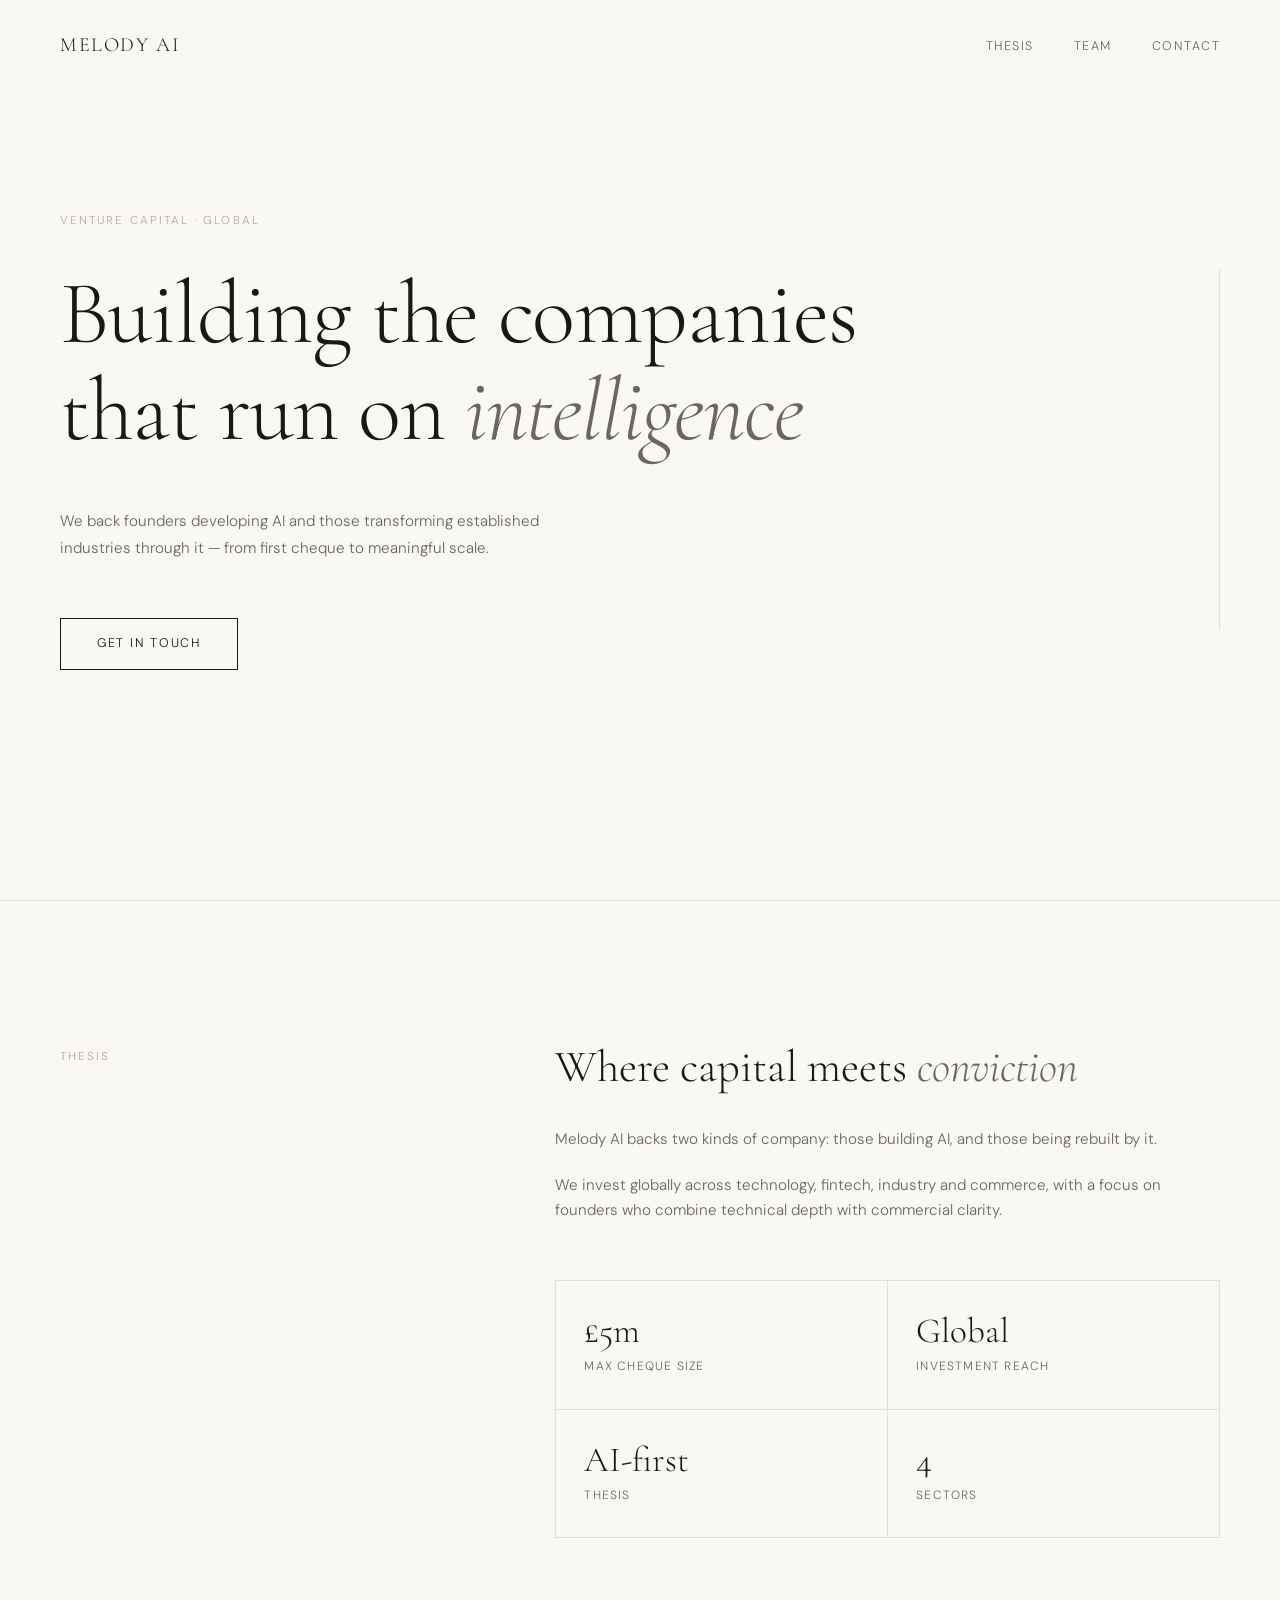
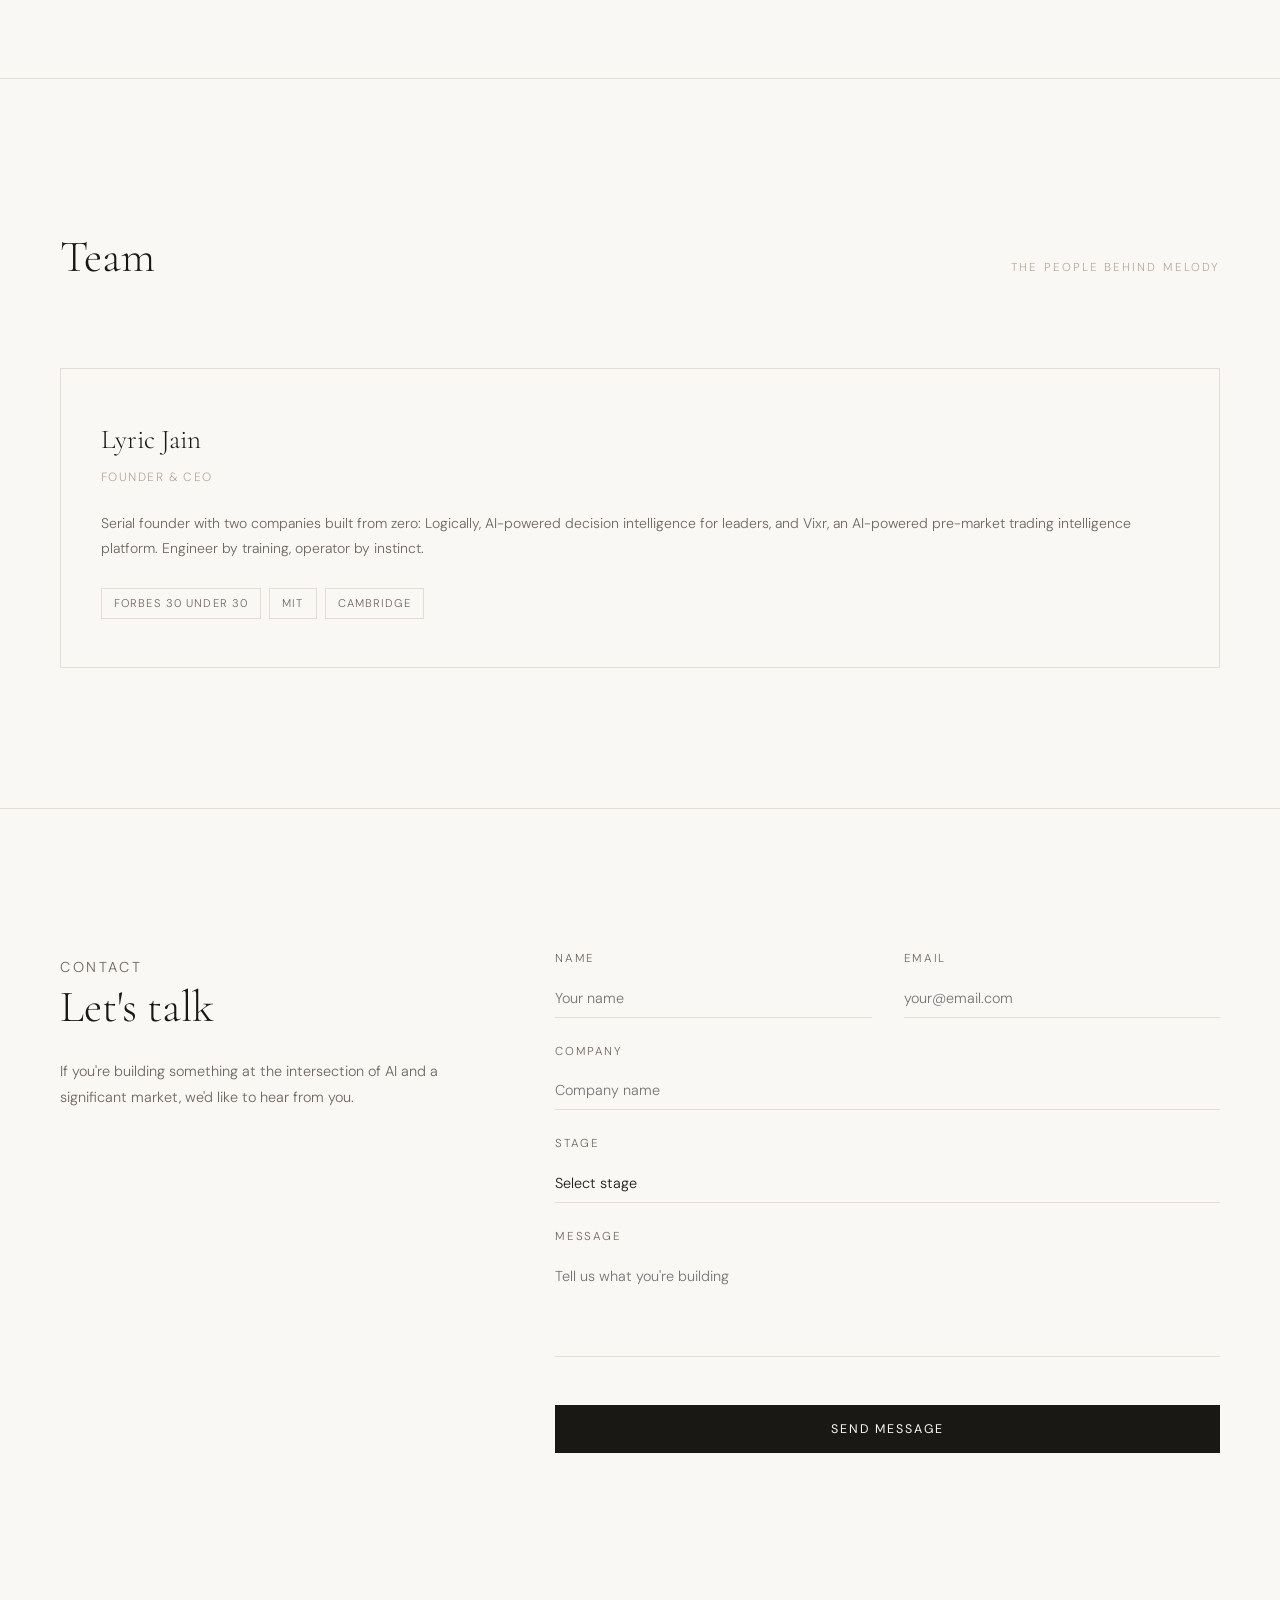
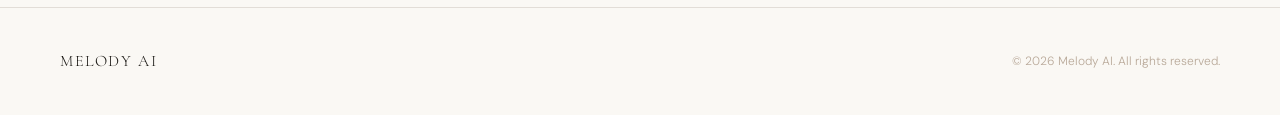
==== index.html @ 99f5d414 "Rename index (1).html to index.html" ====
<!DOCTYPE html>
<html lang="en">
<head>
  <meta charset="UTF-8" />
  <meta name="viewport" content="width=device-width, initial-scale=1.0" />
  <title>Melody AI</title>
  <link rel="preconnect" href="https://fonts.googleapis.com" />
  <link rel="preconnect" href="https://fonts.gstatic.com" crossorigin />
  <link href="https://fonts.googleapis.com/css2?family=Cormorant+Garamond:ital,wght@0,300;0,400;1,300;1,400&family=DM+Sans:wght@300;400;500&display=swap" rel="stylesheet" />
  <style>
    *, *::before, *::after { box-sizing: border-box; margin: 0; padding: 0; }

    :root {
      --cream: #FAF8F4;
      --ink: #1A1814;
      --mid: #6B6760;
      --accent: #B8A898;
      --rule: #E2DDD7;
    }

    html { scroll-behavior: smooth; }

    body {
      background: var(--cream);
      color: var(--ink);
      font-family: 'DM Sans', sans-serif;
      font-weight: 300;
      font-size: 16px;
      line-height: 1.7;
      overflow-x: hidden;
    }

    /* NAV */
    nav {
      position: fixed;
      top: 0; left: 0; right: 0;
      z-index: 100;
      display: flex;
      justify-content: space-between;
      align-items: center;
      padding: 28px 60px;
      background: var(--cream);
      border-bottom: 1px solid transparent;
      transition: border-color 0.3s;
    }
    nav.scrolled { border-color: var(--rule); }

    .nav-logo {
      font-family: 'Cormorant Garamond', serif;
      font-weight: 300;
      font-size: 1.25rem;
      letter-spacing: 0.08em;
      text-transform: uppercase;
      color: var(--ink);
      text-decoration: none;
    }

    .nav-links {
      display: flex;
      gap: 40px;
      list-style: none;
    }
    .nav-links a {
      font-size: 0.78rem;
      letter-spacing: 0.12em;
      text-transform: uppercase;
      color: var(--mid);
      text-decoration: none;
      transition: color 0.2s;
    }
    .nav-links a:hover { color: var(--ink); }

    /* SECTIONS */
    section { padding: 140px 60px; }

    /* HERO */
    #hero {
      min-height: 100vh;
      display: flex;
      flex-direction: column;
      justify-content: center;
      padding-top: 120px;
      position: relative;
      overflow: hidden;
    }

    .hero-label {
      font-size: 0.72rem;
      letter-spacing: 0.18em;
      text-transform: uppercase;
      color: var(--accent);
      margin-bottom: 36px;
      opacity: 0;
      animation: fadeUp 0.8s 0.2s forwards;
    }

    .hero-headline {
      font-family: 'Cormorant Garamond', serif;
      font-weight: 300;
      font-size: clamp(3rem, 7vw, 6.5rem);
      line-height: 1.08;
      letter-spacing: -0.01em;
      max-width: 820px;
      opacity: 0;
      animation: fadeUp 0.9s 0.4s forwards;
    }

    .hero-headline em {
      font-style: italic;
      color: var(--mid);
    }

    .hero-sub {
      margin-top: 48px;
      font-size: 0.95rem;
      color: var(--mid);
      max-width: 480px;
      line-height: 1.8;
      opacity: 0;
      animation: fadeUp 0.9s 0.6s forwards;
    }

    .hero-cta {
      margin-top: 56px;
      opacity: 0;
      animation: fadeUp 0.9s 0.8s forwards;
    }

    .btn {
      display: inline-block;
      padding: 14px 36px;
      border: 1px solid var(--ink);
      font-size: 0.78rem;
      letter-spacing: 0.14em;
      text-transform: uppercase;
      color: var(--ink);
      text-decoration: none;
      transition: background 0.25s, color 0.25s;
    }
    .btn:hover { background: var(--ink); color: var(--cream); }

    .hero-rule {
      position: absolute;
      right: 60px;
      top: 50%;
      transform: translateY(-50%);
      width: 1px;
      height: 40vh;
      background: var(--rule);
      opacity: 0;
      animation: fadeIn 1.2s 1s forwards;
    }

    /* DIVIDER */
    .section-divider {
      width: 40px;
      height: 1px;
      background: var(--accent);
      margin-bottom: 48px;
    }

    /* ABOUT */
    #about {
      display: grid;
      grid-template-columns: 1fr 1.6fr;
      gap: 80px;
      align-items: start;
      border-top: 1px solid var(--rule);
    }

    .section-label {
      font-size: 0.72rem;
      letter-spacing: 0.18em;
      text-transform: uppercase;
      color: var(--accent);
      padding-top: 6px;
    }

    .about-body h2 {
      font-family: 'Cormorant Garamond', serif;
      font-weight: 300;
      font-size: clamp(2rem, 3.5vw, 3rem);
      line-height: 1.2;
      margin-bottom: 32px;
    }

    .about-body h2 em { font-style: italic; color: var(--mid); }

    .about-body p {
      color: var(--mid);
      margin-bottom: 20px;
      font-size: 0.95rem;
    }

    .thesis-stats {
      display: grid;
      grid-template-columns: repeat(2, 1fr);
      gap: 1px;
      background: var(--rule);
      margin-top: 56px;
      border: 1px solid var(--rule);
    }

    .stat {
      background: var(--cream);
      padding: 32px 28px;
    }

    .stat-value {
      font-family: 'Cormorant Garamond', serif;
      font-size: 2.2rem;
      font-weight: 300;
      line-height: 1;
      margin-bottom: 8px;
    }

    .stat-label {
      font-size: 0.75rem;
      letter-spacing: 0.1em;
      text-transform: uppercase;
      color: var(--mid);
    }

    /* TEAM */
    #team {
      border-top: 1px solid var(--rule);
    }

    .team-header {
      display: flex;
      justify-content: space-between;
      align-items: baseline;
      margin-bottom: 72px;
    }

    .team-header h2 {
      font-family: 'Cormorant Garamond', serif;
      font-weight: 300;
      font-size: clamp(2rem, 3.5vw, 3rem);
    }

    .team-grid {
      display: grid;
      grid-template-columns: repeat(auto-fit, minmax(280px, 1fr));
      gap: 2px;
      background: var(--rule);
      border: 1px solid var(--rule);
    }

    .team-card {
      background: var(--cream);
      padding: 48px 40px;
      transition: background 0.25s;
    }
    .team-card:hover { background: #F5F1EB; }

    .team-name {
      font-family: 'Cormorant Garamond', serif;
      font-size: 1.7rem;
      font-weight: 300;
      margin-bottom: 4px;
    }

    .team-title {
      font-size: 0.75rem;
      letter-spacing: 0.12em;
      text-transform: uppercase;
      color: var(--accent);
      margin-bottom: 24px;
    }

    .team-bio {
      font-size: 0.875rem;
      color: var(--mid);
      line-height: 1.75;
    }

    .team-tags {
      display: flex;
      flex-wrap: wrap;
      gap: 8px;
      margin-top: 28px;
    }

    .tag {
      font-size: 0.7rem;
      letter-spacing: 0.1em;
      text-transform: uppercase;
      border: 1px solid var(--rule);
      padding: 5px 12px;
      color: var(--mid);
    }

    /* CONTACT */
    #contact {
      border-top: 1px solid var(--rule);
      display: grid;
      grid-template-columns: 1fr 1.6fr;
      gap: 80px;
      align-items: start;
    }

    .contact-left h2 {
      font-family: 'Cormorant Garamond', serif;
      font-weight: 300;
      font-size: clamp(2rem, 3.5vw, 3rem);
      line-height: 1.2;
      margin-bottom: 24px;
    }

    .contact-left p {
      font-size: 0.9rem;
      color: var(--mid);
      line-height: 1.8;
    }

    .form-group {
      margin-bottom: 24px;
    }

    .form-group label {
      display: block;
      font-size: 0.72rem;
      letter-spacing: 0.14em;
      text-transform: uppercase;
      color: var(--mid);
      margin-bottom: 10px;
    }

    .form-group input,
    .form-group textarea,
    .form-group select {
      width: 100%;
      background: transparent;
      border: none;
      border-bottom: 1px solid var(--rule);
      padding: 10px 0;
      font-family: 'DM Sans', sans-serif;
      font-size: 0.9rem;
      font-weight: 300;
      color: var(--ink);
      outline: none;
      transition: border-color 0.2s;
      -webkit-appearance: none;
    }

    .form-group input:focus,
    .form-group textarea:focus,
    .form-group select:focus {
      border-color: var(--ink);
    }

    .form-group textarea { resize: none; height: 100px; }

    .form-row { display: grid; grid-template-columns: 1fr 1fr; gap: 32px; }

    .submit-btn {
      margin-top: 16px;
      width: 100%;
      padding: 16px;
      background: var(--ink);
      color: var(--cream);
      border: none;
      font-family: 'DM Sans', sans-serif;
      font-size: 0.78rem;
      letter-spacing: 0.16em;
      text-transform: uppercase;
      cursor: pointer;
      transition: background 0.25s;
    }
    .submit-btn:hover { background: #2e2b26; }

    .form-note {
      margin-top: 14px;
      font-size: 0.75rem;
      color: var(--accent);
      text-align: center;
    }

    /* FOOTER */
    footer {
      border-top: 1px solid var(--rule);
      padding: 40px 60px;
      display: flex;
      justify-content: space-between;
      align-items: center;
    }

    .footer-logo {
      font-family: 'Cormorant Garamond', serif;
      font-weight: 300;
      font-size: 1rem;
      letter-spacing: 0.1em;
      text-transform: uppercase;
    }

    .footer-copy {
      font-size: 0.75rem;
      color: var(--accent);
    }

    /* ANIMATIONS */
    @keyframes fadeUp {
      from { opacity: 0; transform: translateY(24px); }
      to   { opacity: 1; transform: translateY(0); }
    }
    @keyframes fadeIn {
      from { opacity: 0; }
      to   { opacity: 1; }
    }

    .reveal {
      opacity: 0;
      transform: translateY(20px);
      transition: opacity 0.7s ease, transform 0.7s ease;
    }
    .reveal.visible {
      opacity: 1;
      transform: translateY(0);
    }

    /* RESPONSIVE */
    @media (max-width: 860px) {
      nav { padding: 24px 28px; }
      .nav-links { display: none; }
      section { padding: 100px 28px; }
      #about, #contact { grid-template-columns: 1fr; gap: 48px; }
      .form-row { grid-template-columns: 1fr; gap: 0; }
      .thesis-stats { grid-template-columns: 1fr 1fr; }
      footer { padding: 32px 28px; flex-direction: column; gap: 12px; text-align: center; }
      .hero-rule { display: none; }
    }
  </style>
</head>
<body>

  <nav id="navbar">
    <a href="#hero" class="nav-logo">Melody AI</a>
    <ul class="nav-links">
      <li><a href="#about">Thesis</a></li>
      <li><a href="#team">Team</a></li>
      <li><a href="#contact">Contact</a></li>
    </ul>
  </nav>

  <!-- HERO -->
  <section id="hero">
    <p class="hero-label">Venture Capital · Global</p>
    <h1 class="hero-headline">
      Building the companies<br>
      that run on <em>intelligence</em>
    </h1>
    <p class="hero-sub">
      We back founders developing AI and those transforming established industries through it — from first cheque to meaningful scale.
    </p>
    <div class="hero-cta">
      <a href="#contact" class="btn">Get in touch</a>
    </div>
    <div class="hero-rule"></div>
  </section>

  <!-- ABOUT -->
  <section id="about">
    <div class="section-label reveal">Thesis</div>
    <div class="about-body reveal">
      <h2>Where capital meets <em>conviction</em></h2>
      <p>
        Melody AI backs two kinds of company: those building AI, and those being rebuilt by it.
      </p>
      <p>
        We invest globally across technology, fintech, industry and commerce, with a focus on founders who combine technical depth with commercial clarity.
      </p>
      <div class="thesis-stats">
        <div class="stat">
          <div class="stat-value">£5m</div>
          <div class="stat-label">Max cheque size</div>
        </div>
        <div class="stat">
          <div class="stat-value">Global</div>
          <div class="stat-label">Investment reach</div>
        </div>
        <div class="stat">
          <div class="stat-value">AI&#8209;first</div>
          <div class="stat-label">Thesis</div>
        </div>
        <div class="stat">
          <div class="stat-value">4</div>
          <div class="stat-label">Sectors</div>
        </div>
      </div>
    </div>
  </section>

  <!-- TEAM -->
  <section id="team">
    <div class="team-header reveal">
      <h2>Team</h2>
      <span class="section-label">The people behind Melody</span>
    </div>
    <div class="team-grid">
      <div class="team-card reveal">
        <div class="team-name">Lyric Jain</div>
        <div class="team-title">Founder & CEO</div>
        <p class="team-bio">
          Serial founder with two companies built from zero: Logically, AI-powered decision intelligence for leaders, and Vixr, an AI-powered pre-market trading intelligence platform. Engineer by training, operator by instinct.
        </p>
        <div class="team-tags">
          <span class="tag">Forbes 30 Under 30</span>
          <span class="tag">MIT</span>
          <span class="tag">Cambridge</span>
        </div>
      </div>
    </div>
  </section>

  <!-- CONTACT -->
  <section id="contact">
    <div class="contact-left reveal">
      <p class="section-label">Contact</p>
      <h2>Let's talk</h2>
      <p>
        If you're building something at the intersection of AI and a significant market, we'd like to hear from you.
      </p>
    </div>
    <div class="reveal">
      <div class="form-row">
        <div class="form-group">
          <label for="name">Name</label>
          <input type="text" id="name" placeholder="Your name" />
        </div>
        <div class="form-group">
          <label for="email">Email</label>
          <input type="email" id="email" placeholder="your@email.com" />
        </div>
      </div>
      <div class="form-group">
        <label for="company">Company</label>
        <input type="text" id="company" placeholder="Company name" />
      </div>
      <div class="form-group">
        <label for="stage">Stage</label>
        <select id="stage">
          <option value="" disabled selected>Select stage</option>
          <option>Pre-seed</option>
          <option>Seed</option>
          <option>Series A</option>
          <option>Other</option>
        </select>
      </div>
      <div class="form-group">
        <label for="message">Message</label>
        <textarea id="message" placeholder="Tell us what you're building"></textarea>
      </div>
      <button class="submit-btn" id="submit-btn" onclick="handleSubmit()">Send message</button>
      <p class="form-note" id="form-note"></p>
    </div>
  </section>

  <footer>
    <div class="footer-logo">Melody AI</div>
    <div class="footer-copy">© 2026 Melody AI. All rights reserved.</div>
  </footer>

  <script>
    // Nav scroll effect
    const navbar = document.getElementById('navbar');
    window.addEventListener('scroll', () => {
      navbar.classList.toggle('scrolled', window.scrollY > 40);
    });

    // Scroll reveal
    const reveals = document.querySelectorAll('.reveal');
    const observer = new IntersectionObserver((entries) => {
      entries.forEach((entry, i) => {
        if (entry.isIntersecting) {
          setTimeout(() => entry.target.classList.add('visible'), i * 80);
          observer.unobserve(entry.target);
        }
      });
    }, { threshold: 0.1 });
    reveals.forEach(el => observer.observe(el));

    // Form submit via Formspree
    async function handleSubmit() {
      const name = document.getElementById('name').value.trim();
      const email = document.getElementById('email').value.trim();
      const company = document.getElementById('company').value.trim();
      const stage = document.getElementById('stage').value;
      const message = document.getElementById('message').value.trim();
      const note = document.getElementById('form-note');
      const btn = document.getElementById('submit-btn');

      if (!name || !email) {
        note.style.color = '#b08080';
        note.textContent = 'Please fill in your name and email.';
        return;
      }

      btn.textContent = 'Sending…';
      btn.disabled = true;

      try {
        const res = await fetch('https://formspree.io/f/xeepzlgv', {
          method: 'POST',
          headers: { 'Accept': 'application/json', 'Content-Type': 'application/json' },
          body: JSON.stringify({ name, email, company, stage, message,
            _replyto: email,
            _subject: `New enquiry from ${name} — Melody AI` })
        });

        if (res.ok) {
          note.style.color = '#8a9e8a';
          note.textContent = 'Message received — we\'ll be in touch.';
          btn.textContent = 'Sent';
          ['name','email','company','message'].forEach(id => document.getElementById(id).value = '');
          document.getElementById('stage').selectedIndex = 0;
        } else {
          throw new Error('Failed');
        }
      } catch {
        note.style.color = '#b08080';
        note.textContent = 'Something went wrong — please try again.';
        btn.textContent = 'Send message';
        btn.disabled = false;
      }
    }
  </script>

</body>
</html>
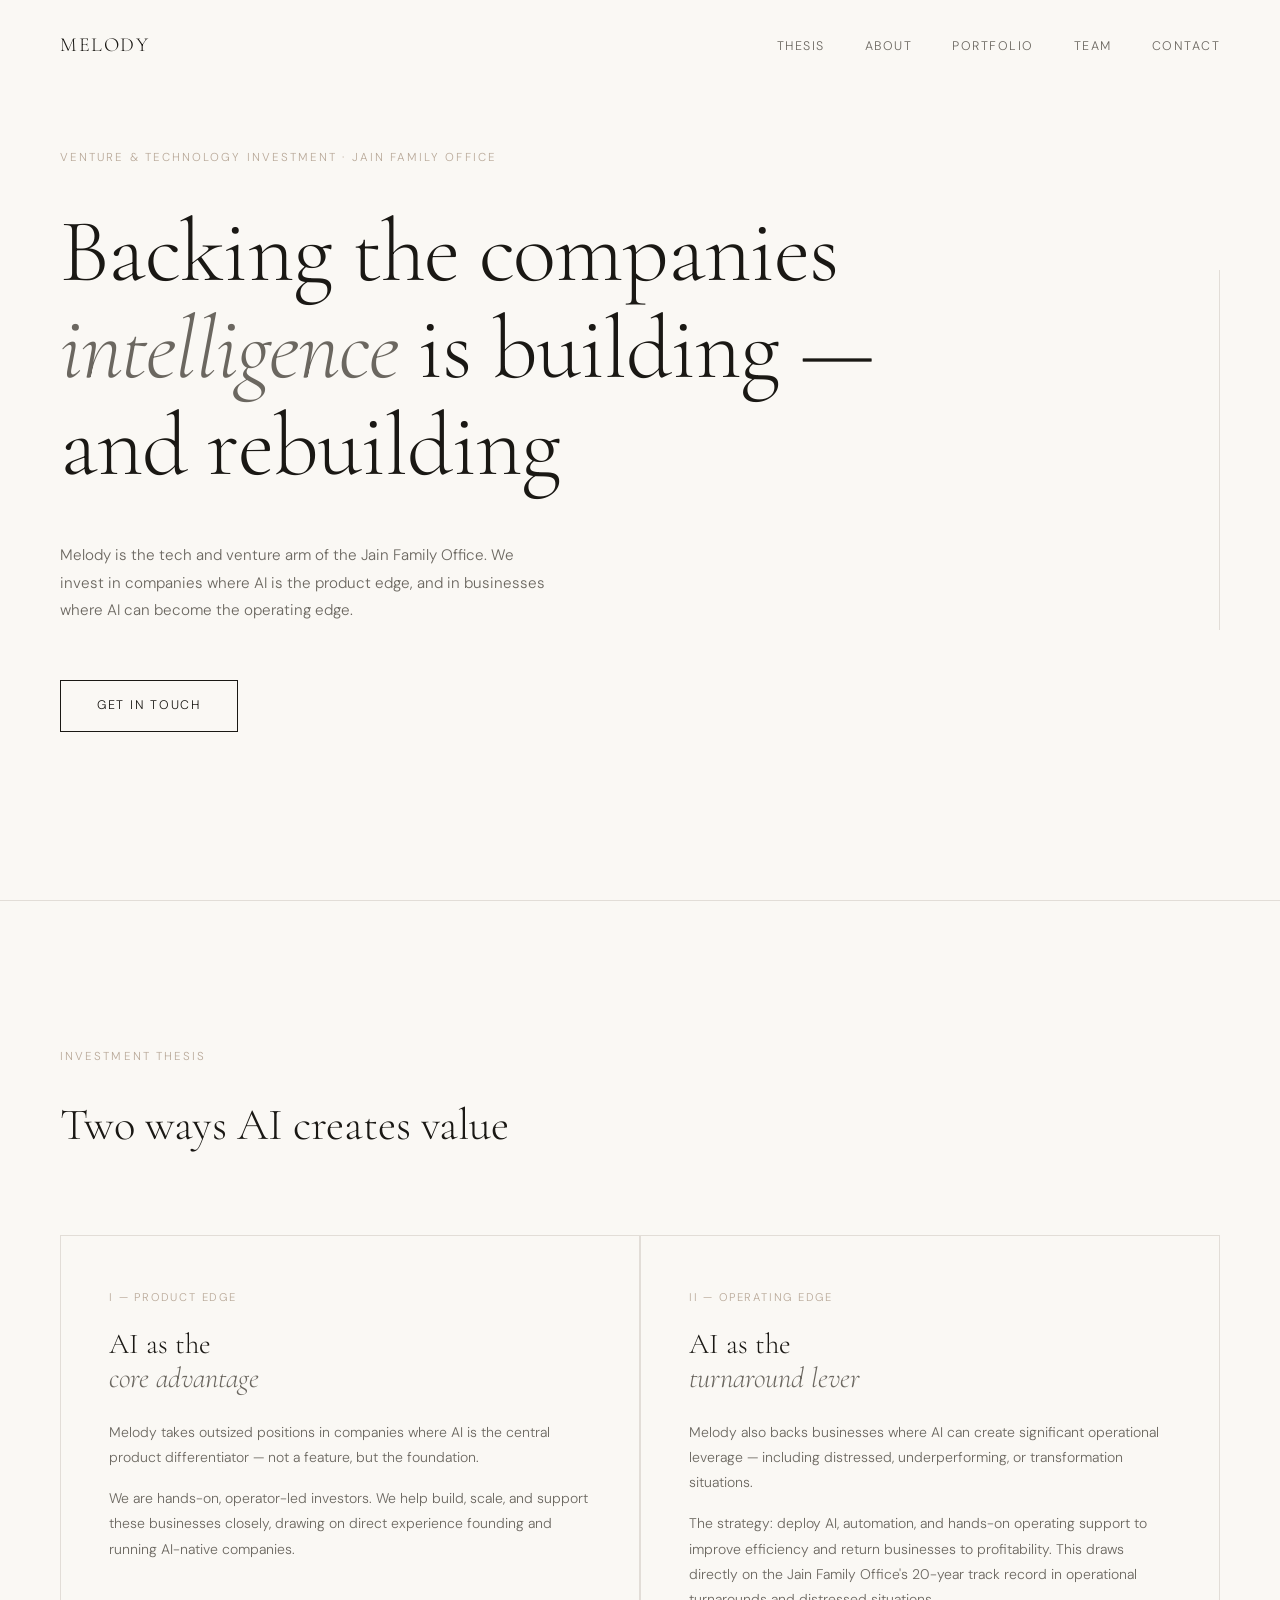
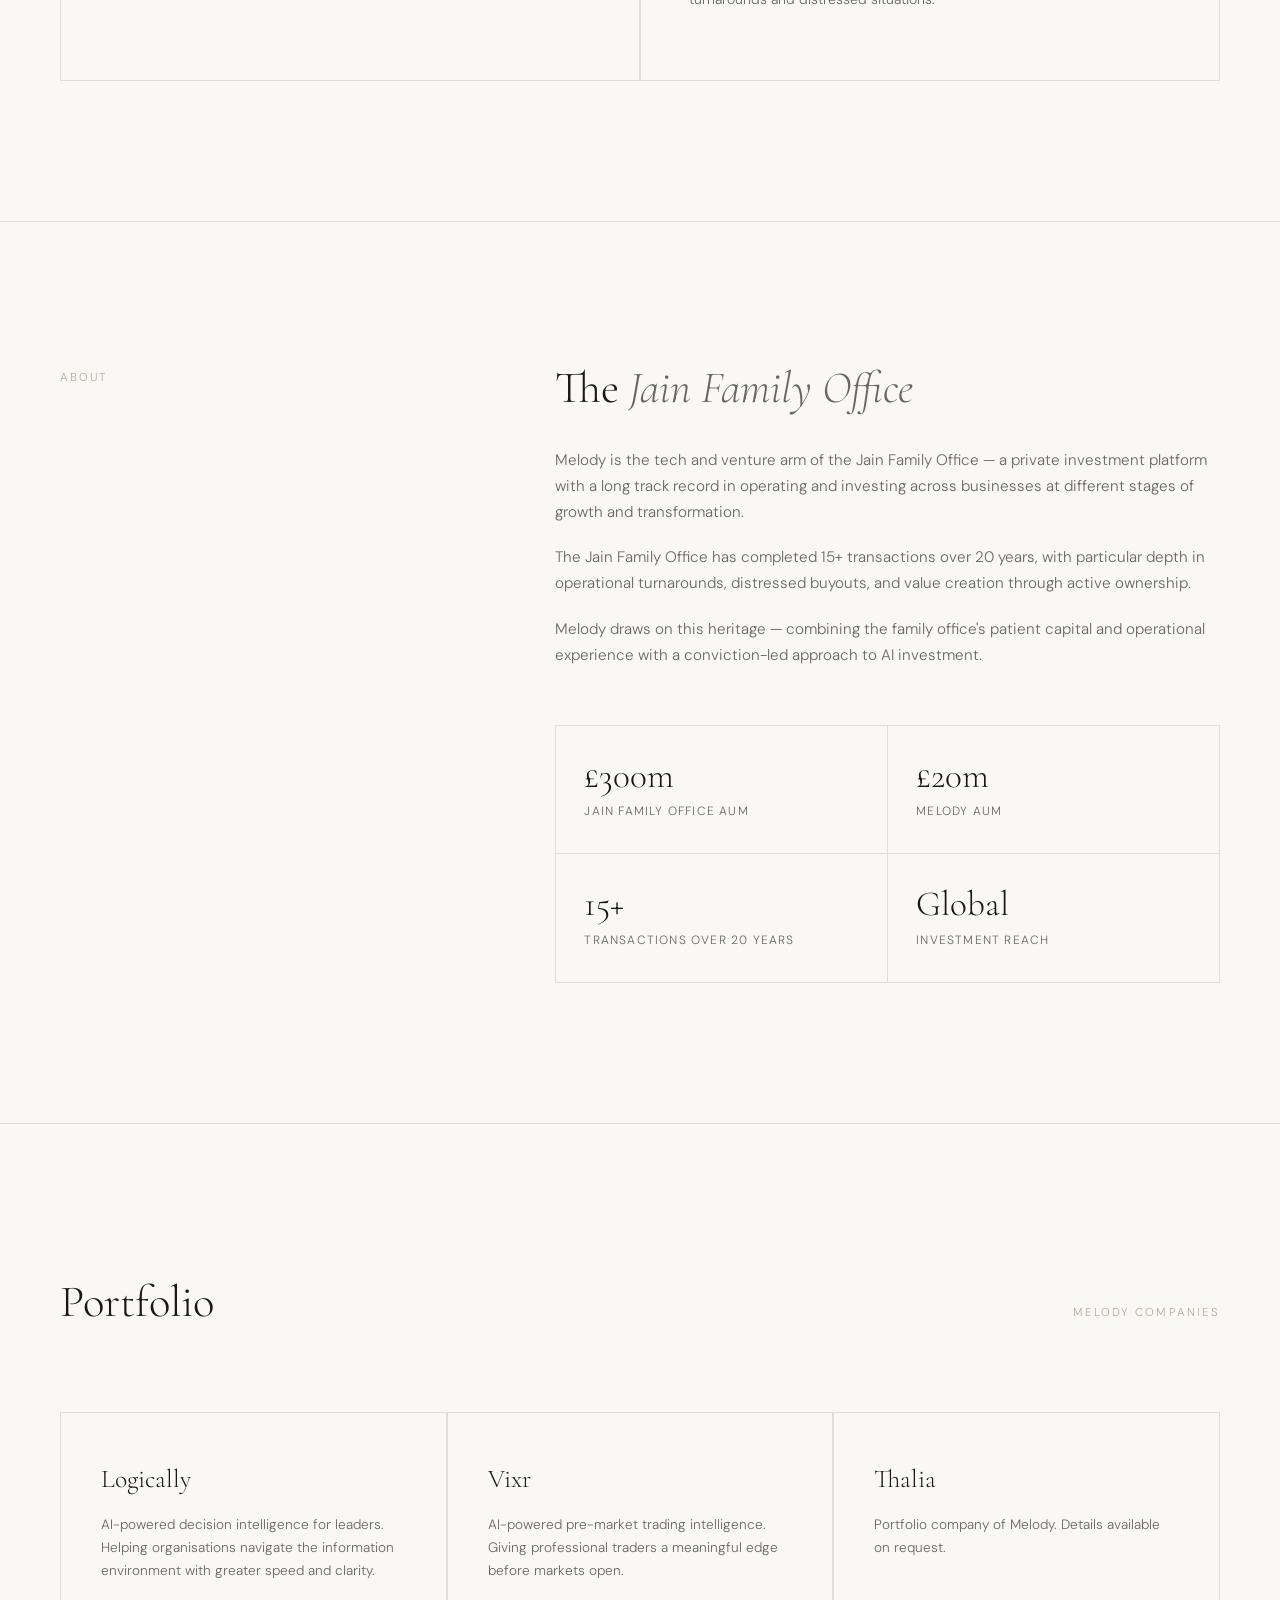
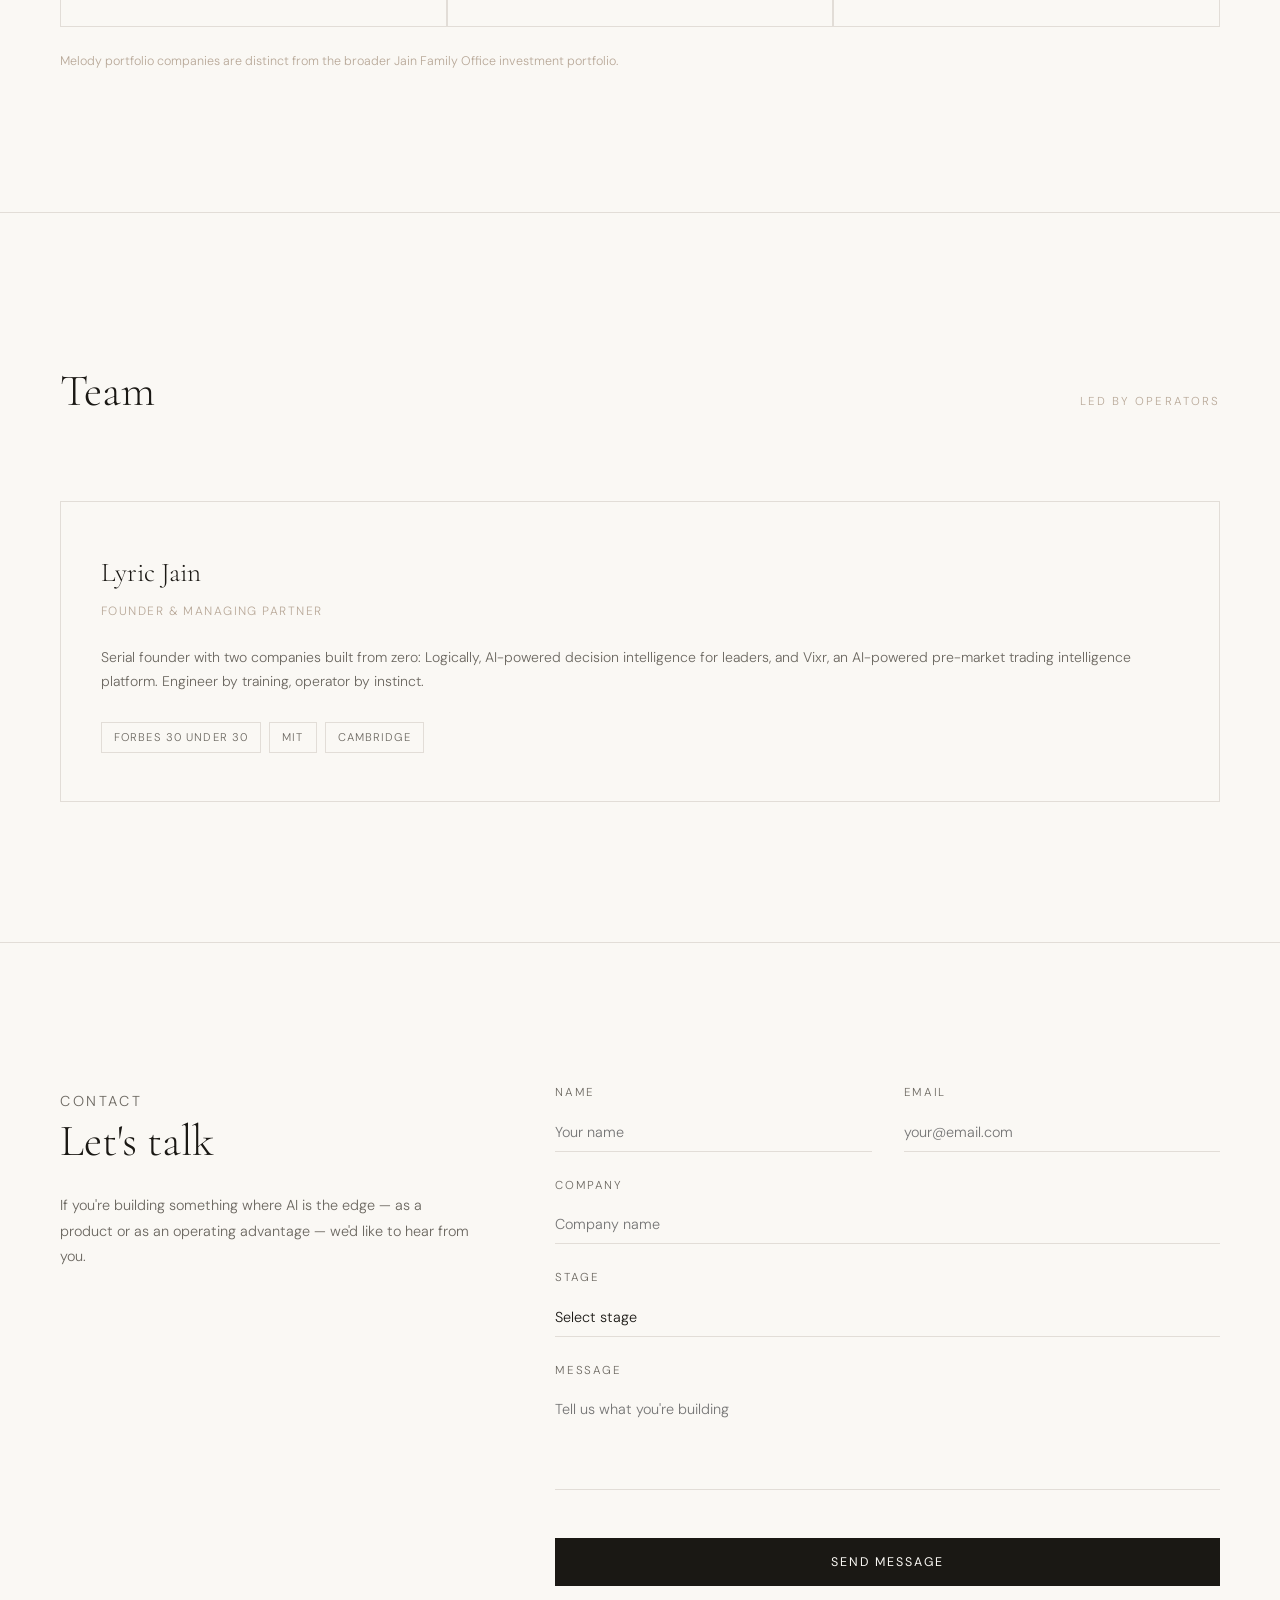
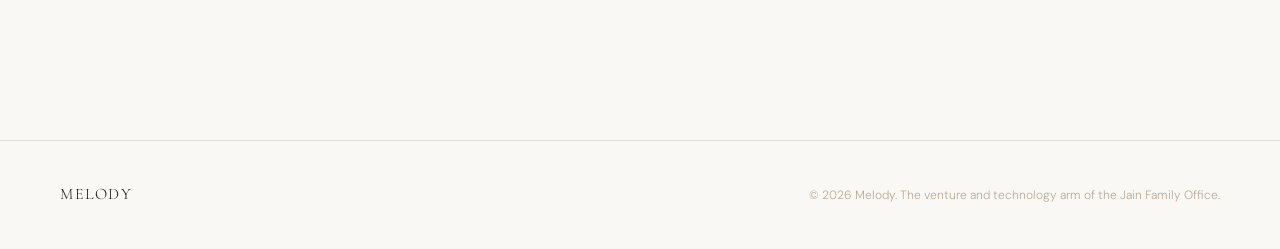
==== commit 40b9371e: "Rename index (2).html to index.html" ====
--- a/index.html
+++ b/index.html
@@ -3,7 +3,7 @@
 <head>
   <meta charset="UTF-8" />
   <meta name="viewport" content="width=device-width, initial-scale=1.0" />
-  <title>Melody AI</title>
+  <title>Melody — Venture & Technology Investment</title>
   <link rel="preconnect" href="https://fonts.googleapis.com" />
   <link rel="preconnect" href="https://fonts.gstatic.com" crossorigin />
   <link href="https://fonts.googleapis.com/css2?family=Cormorant+Garamond:ital,wght@0,300;0,400;1,300;1,400&family=DM+Sans:wght@300;400;500&display=swap" rel="stylesheet" />
@@ -30,7 +30,6 @@
       overflow-x: hidden;
     }
 
-    /* NAV */
     nav {
       position: fixed;
       top: 0; left: 0; right: 0;
@@ -70,10 +69,8 @@
     }
     .nav-links a:hover { color: var(--ink); }
 
-    /* SECTIONS */
     section { padding: 140px 60px; }
 
-    /* HERO */
     #hero {
       min-height: 100vh;
       display: flex;
@@ -100,21 +97,18 @@
       font-size: clamp(3rem, 7vw, 6.5rem);
       line-height: 1.08;
       letter-spacing: -0.01em;
-      max-width: 820px;
+      max-width: 860px;
       opacity: 0;
       animation: fadeUp 0.9s 0.4s forwards;
     }
 
-    .hero-headline em {
-      font-style: italic;
-      color: var(--mid);
-    }
+    .hero-headline em { font-style: italic; color: var(--mid); }
 
     .hero-sub {
       margin-top: 48px;
       font-size: 0.95rem;
       color: var(--mid);
-      max-width: 480px;
+      max-width: 500px;
       line-height: 1.8;
       opacity: 0;
       animation: fadeUp 0.9s 0.6s forwards;
@@ -151,12 +145,62 @@
       animation: fadeIn 1.2s 1s forwards;
     }
 
-    /* DIVIDER */
-    .section-divider {
-      width: 40px;
-      height: 1px;
-      background: var(--accent);
-      margin-bottom: 48px;
+    .section-label {
+      font-size: 0.72rem;
+      letter-spacing: 0.18em;
+      text-transform: uppercase;
+      color: var(--accent);
+      padding-top: 6px;
+    }
+
+    /* THESIS */
+    #thesis { border-top: 1px solid var(--rule); }
+
+    .thesis-header { margin-bottom: 72px; }
+
+    .thesis-header h2 {
+      font-family: 'Cormorant Garamond', serif;
+      font-weight: 300;
+      font-size: clamp(2rem, 3.5vw, 3rem);
+      margin-top: 20px;
+    }
+
+    .thesis-grid {
+      display: grid;
+      grid-template-columns: 1fr 1fr;
+      gap: 2px;
+      background: var(--rule);
+      border: 1px solid var(--rule);
+    }
+
+    .thesis-card {
+      background: var(--cream);
+      padding: 52px 48px;
+    }
+
+    .thesis-card-label {
+      font-size: 0.7rem;
+      letter-spacing: 0.16em;
+      text-transform: uppercase;
+      color: var(--accent);
+      margin-bottom: 20px;
+    }
+
+    .thesis-card h3 {
+      font-family: 'Cormorant Garamond', serif;
+      font-weight: 300;
+      font-size: 1.8rem;
+      line-height: 1.2;
+      margin-bottom: 24px;
+    }
+
+    .thesis-card h3 em { font-style: italic; color: var(--mid); }
+
+    .thesis-card p {
+      font-size: 0.875rem;
+      color: var(--mid);
+      line-height: 1.8;
+      margin-bottom: 16px;
     }
 
     /* ABOUT */
@@ -168,31 +212,22 @@
       border-top: 1px solid var(--rule);
     }
 
-    .section-label {
-      font-size: 0.72rem;
-      letter-spacing: 0.18em;
-      text-transform: uppercase;
-      color: var(--accent);
-      padding-top: 6px;
-    }
-
-    .about-body h2 {
+    .col-body h2 {
       font-family: 'Cormorant Garamond', serif;
       font-weight: 300;
       font-size: clamp(2rem, 3.5vw, 3rem);
       line-height: 1.2;
       margin-bottom: 32px;
     }
-
-    .about-body h2 em { font-style: italic; color: var(--mid); }
-
-    .about-body p {
+    .col-body h2 em { font-style: italic; color: var(--mid); }
+
+    .col-body p {
       color: var(--mid);
       margin-bottom: 20px;
       font-size: 0.95rem;
     }
 
-    .thesis-stats {
+    .stats-grid {
       display: grid;
       grid-template-columns: repeat(2, 1fr);
       gap: 1px;
@@ -201,10 +236,7 @@
       border: 1px solid var(--rule);
     }
 
-    .stat {
-      background: var(--cream);
-      padding: 32px 28px;
-    }
+    .stat { background: var(--cream); padding: 32px 28px; }
 
     .stat-value {
       font-family: 'Cormorant Garamond', serif;
@@ -221,23 +253,58 @@
       color: var(--mid);
     }
 
-    /* TEAM */
-    #team {
-      border-top: 1px solid var(--rule);
-    }
-
-    .team-header {
+    /* PORTFOLIO */
+    #portfolio { border-top: 1px solid var(--rule); }
+
+    .section-header {
       display: flex;
       justify-content: space-between;
       align-items: baseline;
       margin-bottom: 72px;
     }
 
-    .team-header h2 {
+    .section-header h2 {
       font-family: 'Cormorant Garamond', serif;
       font-weight: 300;
       font-size: clamp(2rem, 3.5vw, 3rem);
     }
+
+    .portfolio-grid {
+      display: grid;
+      grid-template-columns: repeat(3, 1fr);
+      gap: 2px;
+      background: var(--rule);
+      border: 1px solid var(--rule);
+    }
+
+    .portfolio-card {
+      background: var(--cream);
+      padding: 44px 40px;
+      transition: background 0.25s;
+    }
+    .portfolio-card:hover { background: #F5F1EB; }
+
+    .portfolio-name {
+      font-family: 'Cormorant Garamond', serif;
+      font-size: 1.6rem;
+      font-weight: 300;
+      margin-bottom: 12px;
+    }
+
+    .portfolio-desc {
+      font-size: 0.85rem;
+      color: var(--mid);
+      line-height: 1.7;
+    }
+
+    .portfolio-note {
+      margin-top: 24px;
+      font-size: 0.78rem;
+      color: var(--accent);
+    }
+
+    /* TEAM */
+    #team { border-top: 1px solid var(--rule); }
 
     .team-grid {
       display: grid;
@@ -314,9 +381,7 @@
       line-height: 1.8;
     }
 
-    .form-group {
-      margin-bottom: 24px;
-    }
+    .form-group { margin-bottom: 24px; }
 
     .form-group label {
       display: block;
@@ -346,12 +411,9 @@
 
     .form-group input:focus,
     .form-group textarea:focus,
-    .form-group select:focus {
-      border-color: var(--ink);
-    }
+    .form-group select:focus { border-color: var(--ink); }
 
     .form-group textarea { resize: none; height: 100px; }
-
     .form-row { display: grid; grid-template-columns: 1fr 1fr; gap: 32px; }
 
     .submit-btn {
@@ -369,6 +431,7 @@
       transition: background 0.25s;
     }
     .submit-btn:hover { background: #2e2b26; }
+    .submit-btn:disabled { opacity: 0.5; cursor: not-allowed; }
 
     .form-note {
       margin-top: 14px;
@@ -377,7 +440,6 @@
       text-align: center;
     }
 
-    /* FOOTER */
     footer {
       border-top: 1px solid var(--rule);
       padding: 40px 60px;
@@ -394,12 +456,8 @@
       text-transform: uppercase;
     }
 
-    .footer-copy {
-      font-size: 0.75rem;
-      color: var(--accent);
-    }
-
-    /* ANIMATIONS */
+    .footer-copy { font-size: 0.75rem; color: var(--accent); }
+
     @keyframes fadeUp {
       from { opacity: 0; transform: translateY(24px); }
       to   { opacity: 1; transform: translateY(0); }
@@ -419,25 +477,28 @@
       transform: translateY(0);
     }
 
-    /* RESPONSIVE */
     @media (max-width: 860px) {
       nav { padding: 24px 28px; }
       .nav-links { display: none; }
       section { padding: 100px 28px; }
       #about, #contact { grid-template-columns: 1fr; gap: 48px; }
+      .thesis-grid, .portfolio-grid { grid-template-columns: 1fr; }
       .form-row { grid-template-columns: 1fr; gap: 0; }
-      .thesis-stats { grid-template-columns: 1fr 1fr; }
+      .stats-grid { grid-template-columns: 1fr 1fr; }
       footer { padding: 32px 28px; flex-direction: column; gap: 12px; text-align: center; }
       .hero-rule { display: none; }
+      .thesis-card { padding: 40px 28px; }
     }
   </style>
 </head>
 <body>
 
   <nav id="navbar">
-    <a href="#hero" class="nav-logo">Melody AI</a>
+    <a href="#hero" class="nav-logo">Melody</a>
     <ul class="nav-links">
-      <li><a href="#about">Thesis</a></li>
+      <li><a href="#thesis">Thesis</a></li>
+      <li><a href="#about">About</a></li>
+      <li><a href="#portfolio">Portfolio</a></li>
       <li><a href="#team">Team</a></li>
       <li><a href="#contact">Contact</a></li>
     </ul>
@@ -445,13 +506,14 @@
 
   <!-- HERO -->
   <section id="hero">
-    <p class="hero-label">Venture Capital · Global</p>
+    <p class="hero-label">Venture & Technology Investment · Jain Family Office</p>
     <h1 class="hero-headline">
-      Building the companies<br>
-      that run on <em>intelligence</em>
+      Backing the companies<br>
+      <em>intelligence</em> is building —<br>
+      and rebuilding
     </h1>
     <p class="hero-sub">
-      We back founders developing AI and those transforming established industries through it — from first cheque to meaningful scale.
+      Melody is the tech and venture arm of the Jain Family Office. We invest in companies where AI is the product edge, and in businesses where AI can become the operating edge.
     </p>
     <div class="hero-cta">
       <a href="#contact" class="btn">Get in touch</a>
@@ -459,48 +521,104 @@
     <div class="hero-rule"></div>
   </section>
 
+  <!-- THESIS -->
+  <section id="thesis">
+    <div class="thesis-header reveal">
+      <div class="section-label">Investment Thesis</div>
+      <h2>Two ways AI creates value</h2>
+    </div>
+    <div class="thesis-grid">
+      <div class="thesis-card reveal">
+        <div class="thesis-card-label">I — Product Edge</div>
+        <h3>AI as the<br><em>core advantage</em></h3>
+        <p>
+          Melody takes outsized positions in companies where AI is the central product differentiator — not a feature, but the foundation.
+        </p>
+        <p>
+          We are hands-on, operator-led investors. We help build, scale, and support these businesses closely, drawing on direct experience founding and running AI-native companies.
+        </p>
+      </div>
+      <div class="thesis-card reveal">
+        <div class="thesis-card-label">II — Operating Edge</div>
+        <h3>AI as the<br><em>turnaround lever</em></h3>
+        <p>
+          Melody also backs businesses where AI can create significant operational leverage — including distressed, underperforming, or transformation situations.
+        </p>
+        <p>
+          The strategy: deploy AI, automation, and hands-on operating support to improve efficiency and return businesses to profitability. This draws directly on the Jain Family Office's 20-year track record in operational turnarounds and distressed situations.
+        </p>
+      </div>
+    </div>
+  </section>
+
   <!-- ABOUT -->
   <section id="about">
-    <div class="section-label reveal">Thesis</div>
-    <div class="about-body reveal">
-      <h2>Where capital meets <em>conviction</em></h2>
+    <div class="section-label reveal">About</div>
+    <div class="col-body reveal">
+      <h2>The <em>Jain Family Office</em></h2>
       <p>
-        Melody AI backs two kinds of company: those building AI, and those being rebuilt by it.
+        Melody is the tech and venture arm of the Jain Family Office — a private investment platform with a long track record in operating and investing across businesses at different stages of growth and transformation.
       </p>
       <p>
-        We invest globally across technology, fintech, industry and commerce, with a focus on founders who combine technical depth with commercial clarity.
+        The Jain Family Office has completed 15+ transactions over 20 years, with particular depth in operational turnarounds, distressed buyouts, and value creation through active ownership.
       </p>
-      <div class="thesis-stats">
+      <p>
+        Melody draws on this heritage — combining the family office's patient capital and operational experience with a conviction-led approach to AI investment.
+      </p>
+      <div class="stats-grid">
         <div class="stat">
-          <div class="stat-value">£5m</div>
-          <div class="stat-label">Max cheque size</div>
+          <div class="stat-value">£300m</div>
+          <div class="stat-label">Jain Family Office AUM</div>
+        </div>
+        <div class="stat">
+          <div class="stat-value">£20m</div>
+          <div class="stat-label">Melody AUM</div>
+        </div>
+        <div class="stat">
+          <div class="stat-value">15+</div>
+          <div class="stat-label">Transactions over 20 years</div>
         </div>
         <div class="stat">
           <div class="stat-value">Global</div>
           <div class="stat-label">Investment reach</div>
         </div>
-        <div class="stat">
-          <div class="stat-value">AI&#8209;first</div>
-          <div class="stat-label">Thesis</div>
-        </div>
-        <div class="stat">
-          <div class="stat-value">4</div>
-          <div class="stat-label">Sectors</div>
-        </div>
-      </div>
-    </div>
+      </div>
+    </div>
+  </section>
+
+  <!-- PORTFOLIO -->
+  <section id="portfolio">
+    <div class="section-header reveal">
+      <h2>Portfolio</h2>
+      <span class="section-label">Melody companies</span>
+    </div>
+    <div class="portfolio-grid">
+      <div class="portfolio-card reveal">
+        <div class="portfolio-name">Logically</div>
+        <p class="portfolio-desc">AI-powered decision intelligence for leaders. Helping organisations navigate the information environment with greater speed and clarity.</p>
+      </div>
+      <div class="portfolio-card reveal">
+        <div class="portfolio-name">Vixr</div>
+        <p class="portfolio-desc">AI-powered pre-market trading intelligence. Giving professional traders a meaningful edge before markets open.</p>
+      </div>
+      <div class="portfolio-card reveal">
+        <div class="portfolio-name">Thalia</div>
+        <p class="portfolio-desc">Portfolio company of Melody. Details available on request.</p>
+      </div>
+    </div>
+    <p class="portfolio-note reveal">Melody portfolio companies are distinct from the broader Jain Family Office investment portfolio.</p>
   </section>
 
   <!-- TEAM -->
   <section id="team">
-    <div class="team-header reveal">
+    <div class="section-header reveal">
       <h2>Team</h2>
-      <span class="section-label">The people behind Melody</span>
+      <span class="section-label">Led by operators</span>
     </div>
     <div class="team-grid">
       <div class="team-card reveal">
         <div class="team-name">Lyric Jain</div>
-        <div class="team-title">Founder & CEO</div>
+        <div class="team-title">Founder & Managing Partner</div>
         <p class="team-bio">
           Serial founder with two companies built from zero: Logically, AI-powered decision intelligence for leaders, and Vixr, an AI-powered pre-market trading intelligence platform. Engineer by training, operator by instinct.
         </p>
@@ -519,7 +637,7 @@
       <p class="section-label">Contact</p>
       <h2>Let's talk</h2>
       <p>
-        If you're building something at the intersection of AI and a significant market, we'd like to hear from you.
+        If you're building something where AI is the edge — as a product or as an operating advantage — we'd like to hear from you.
       </p>
     </div>
     <div class="reveal">
@@ -544,6 +662,8 @@
           <option>Pre-seed</option>
           <option>Seed</option>
           <option>Series A</option>
+          <option>Growth</option>
+          <option>Distressed / Turnaround</option>
           <option>Other</option>
         </select>
       </div>
@@ -557,18 +677,16 @@
   </section>
 
   <footer>
-    <div class="footer-logo">Melody AI</div>
-    <div class="footer-copy">© 2026 Melody AI. All rights reserved.</div>
+    <div class="footer-logo">Melody</div>
+    <div class="footer-copy">© 2026 Melody. The venture and technology arm of the Jain Family Office.</div>
   </footer>
 
   <script>
-    // Nav scroll effect
     const navbar = document.getElementById('navbar');
     window.addEventListener('scroll', () => {
       navbar.classList.toggle('scrolled', window.scrollY > 40);
     });
 
-    // Scroll reveal
     const reveals = document.querySelectorAll('.reveal');
     const observer = new IntersectionObserver((entries) => {
       entries.forEach((entry, i) => {
@@ -580,7 +698,6 @@
     }, { threshold: 0.1 });
     reveals.forEach(el => observer.observe(el));
 
-    // Form submit via Formspree
     async function handleSubmit() {
       const name = document.getElementById('name').value.trim();
       const email = document.getElementById('email').value.trim();
@@ -605,7 +722,7 @@
           headers: { 'Accept': 'application/json', 'Content-Type': 'application/json' },
           body: JSON.stringify({ name, email, company, stage, message,
             _replyto: email,
-            _subject: `New enquiry from ${name} — Melody AI` })
+            _subject: `New enquiry from ${name} — Melody` })
         });
 
         if (res.ok) {
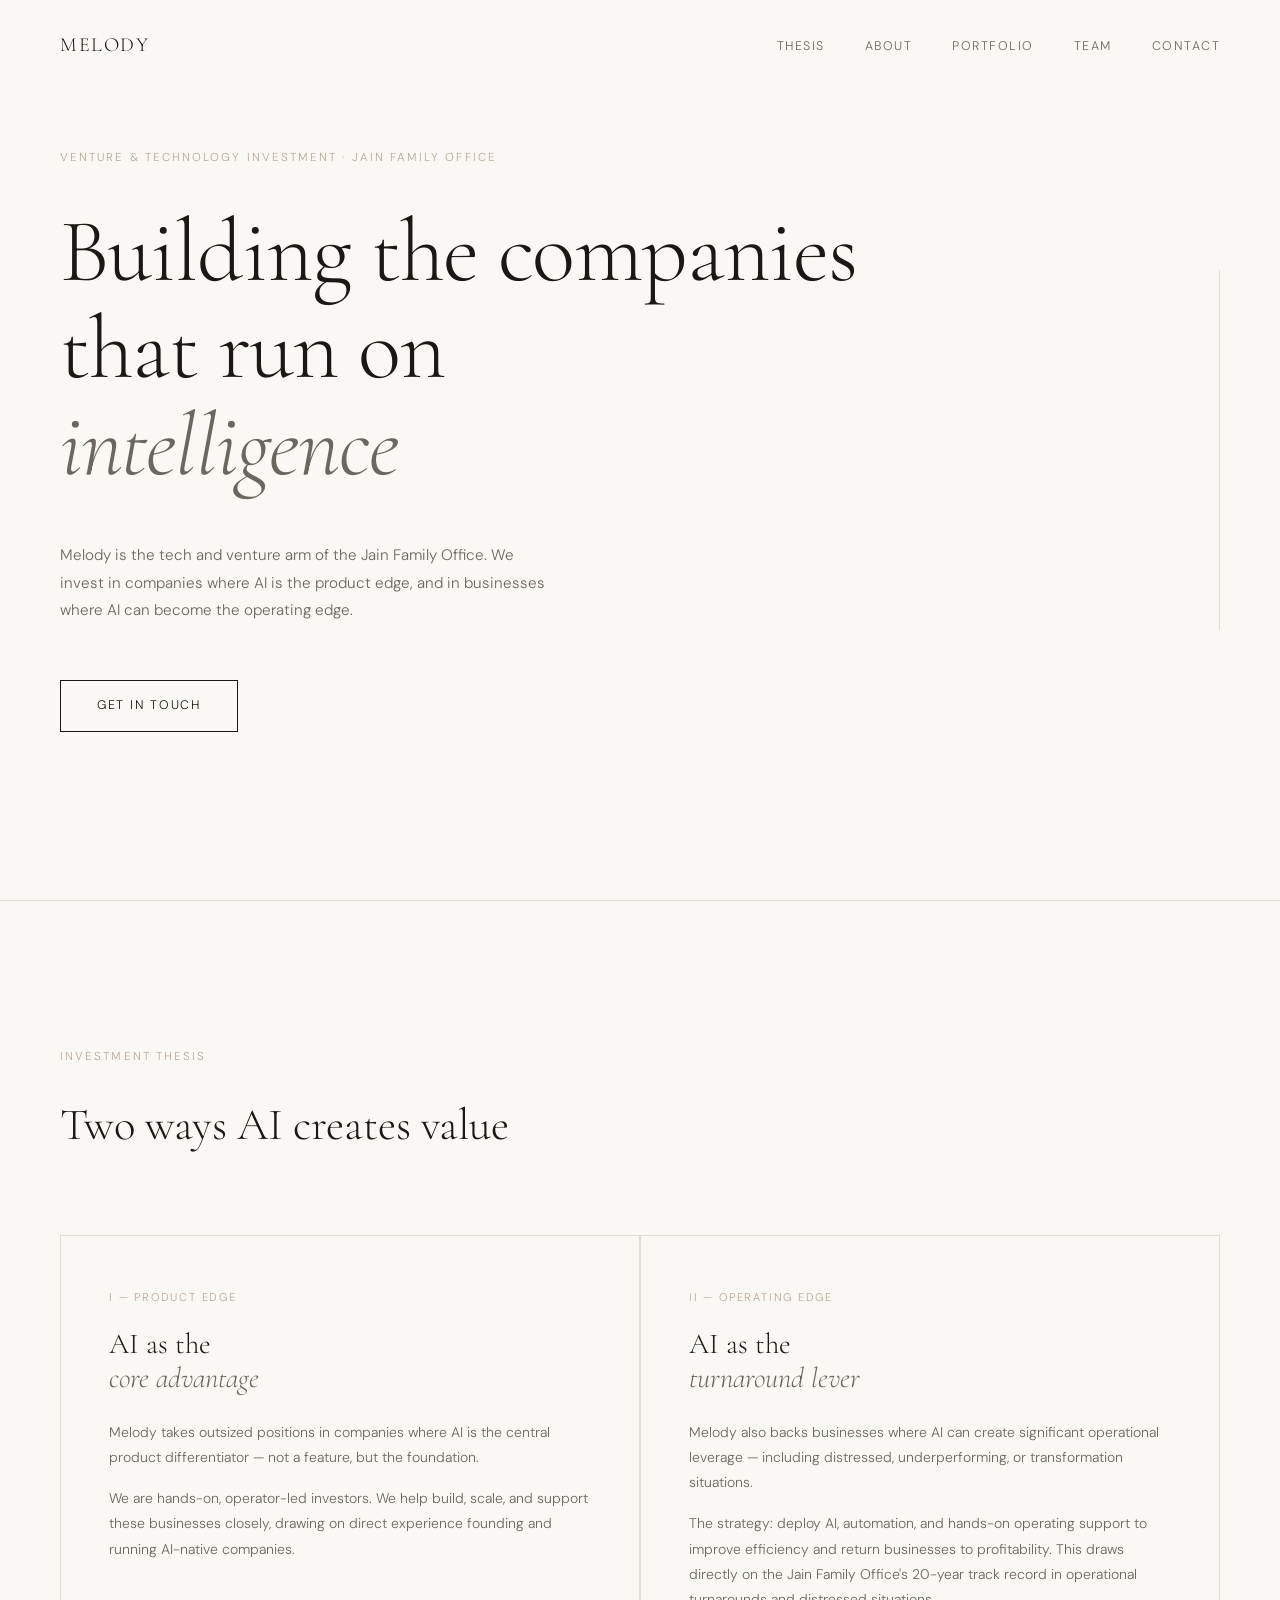
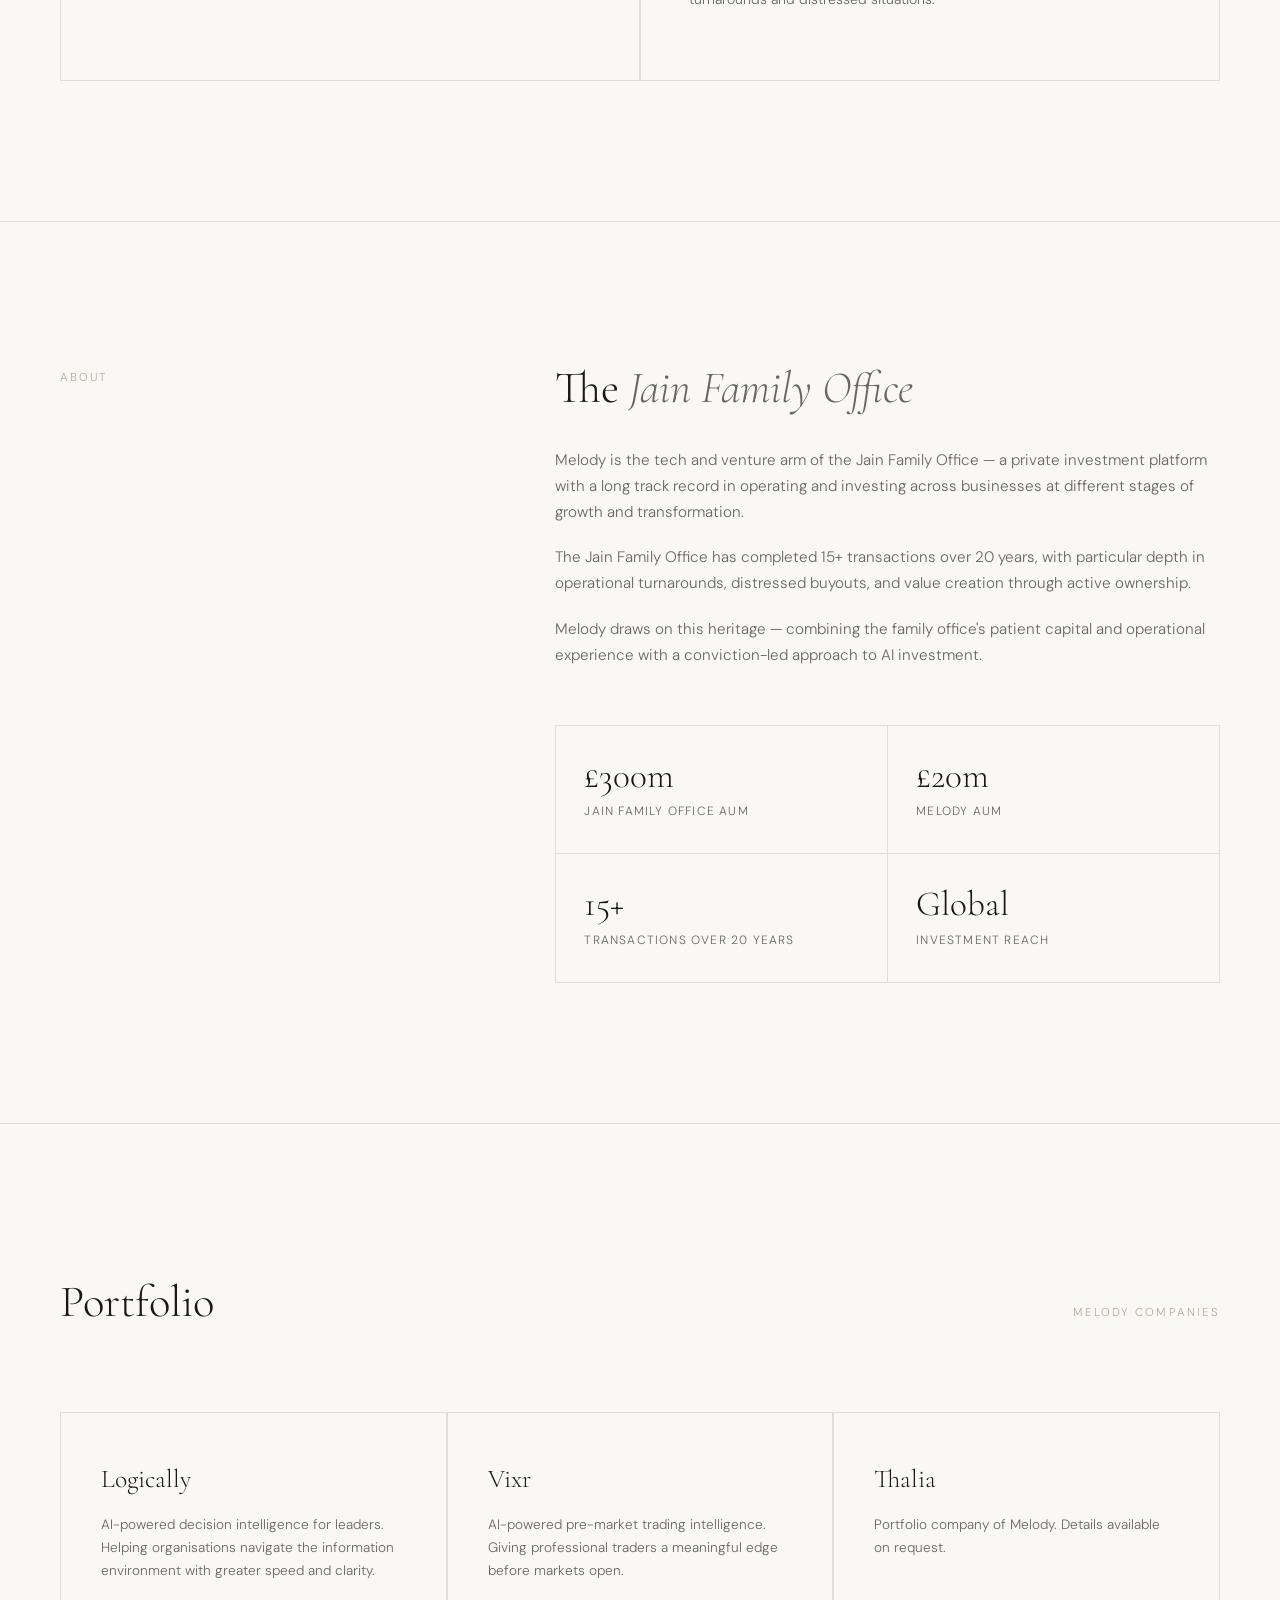
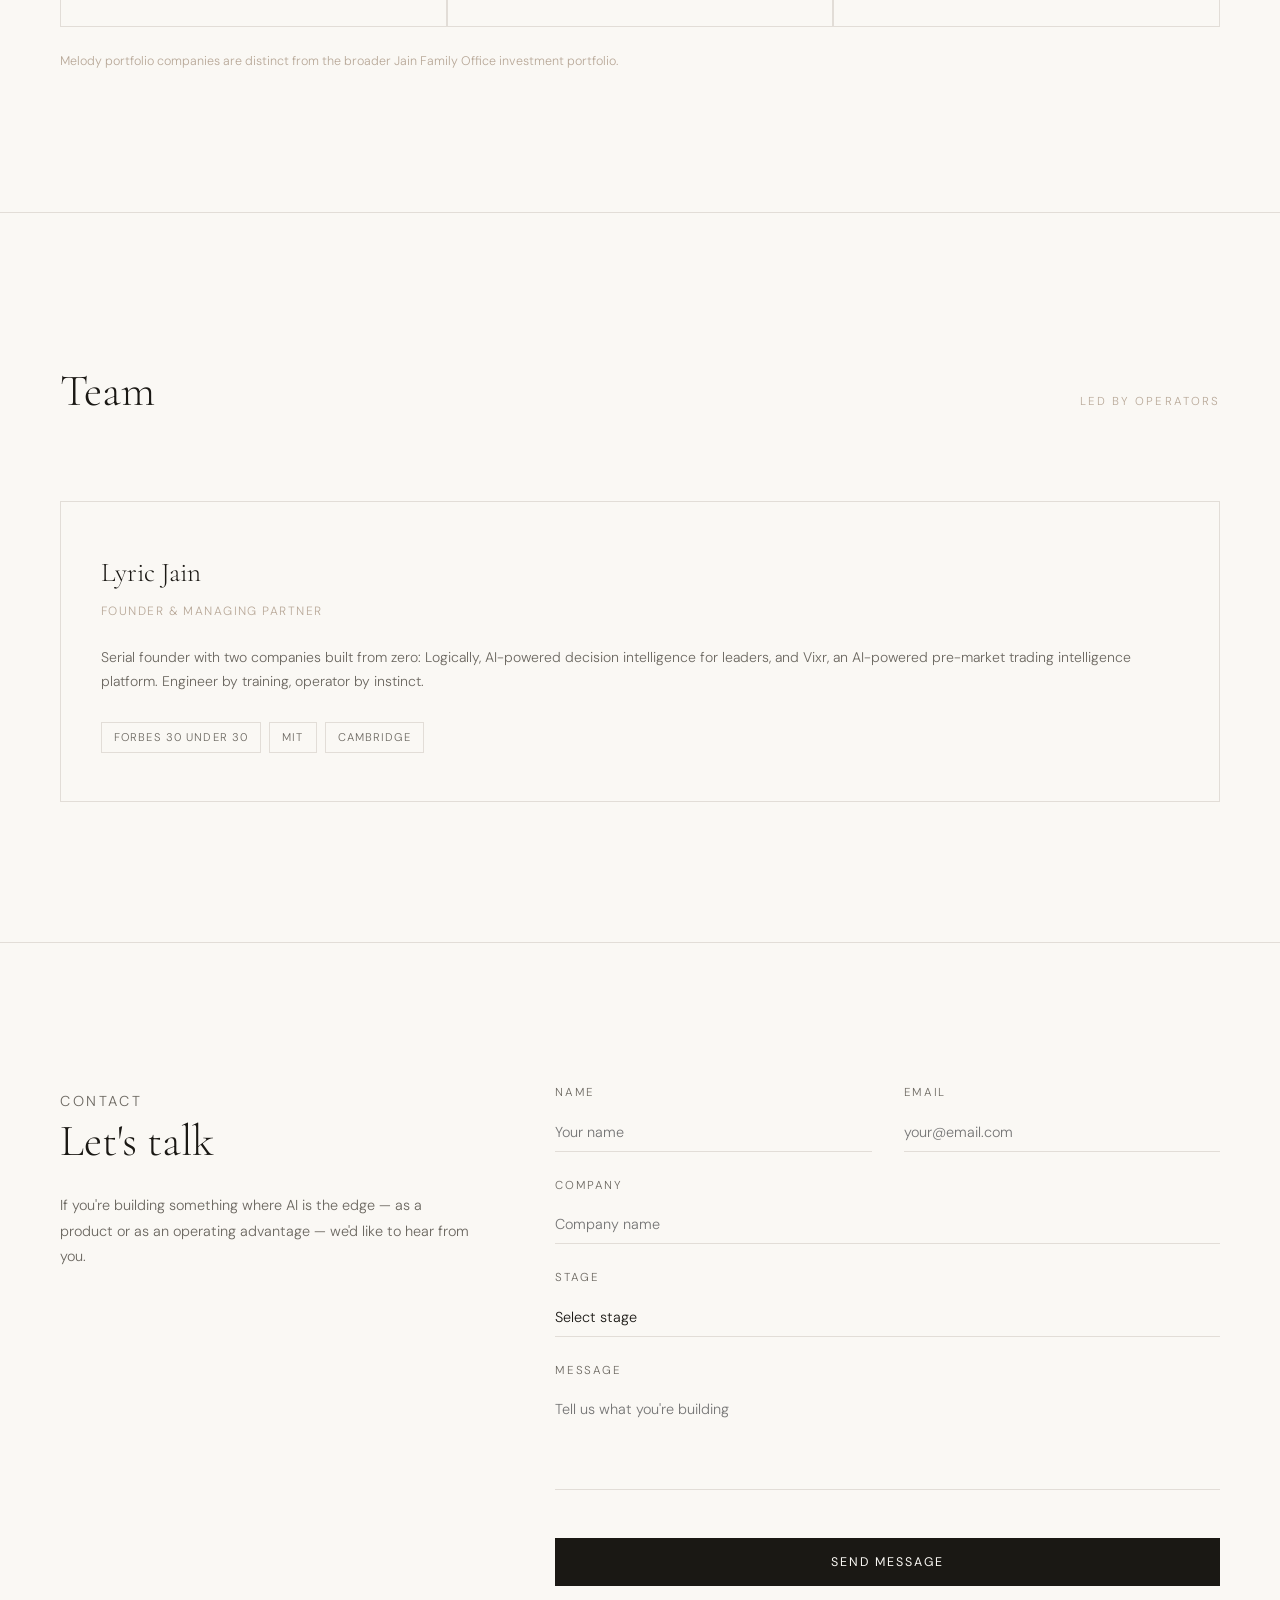
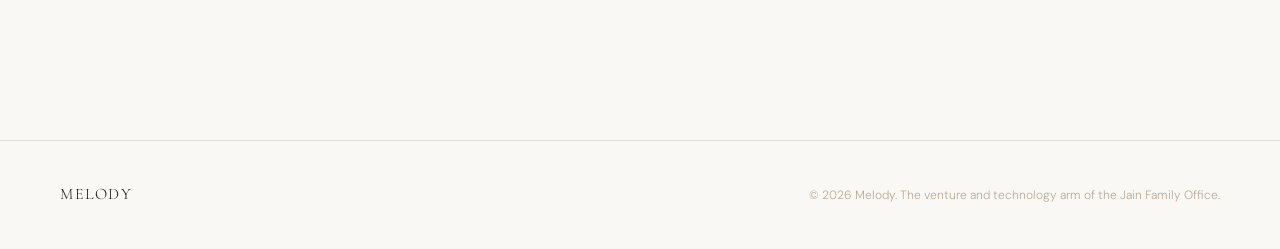
==== commit 23027d54: "Update index.html updated headline" ====
--- a/index.html
+++ b/index.html
@@ -508,9 +508,8 @@
   <section id="hero">
     <p class="hero-label">Venture & Technology Investment · Jain Family Office</p>
     <h1 class="hero-headline">
-      Backing the companies<br>
-      <em>intelligence</em> is building —<br>
-      and rebuilding
+      Building the companies that run on <br>
+      <em>intelligence</em>
     </h1>
     <p class="hero-sub">
       Melody is the tech and venture arm of the Jain Family Office. We invest in companies where AI is the product edge, and in businesses where AI can become the operating edge.
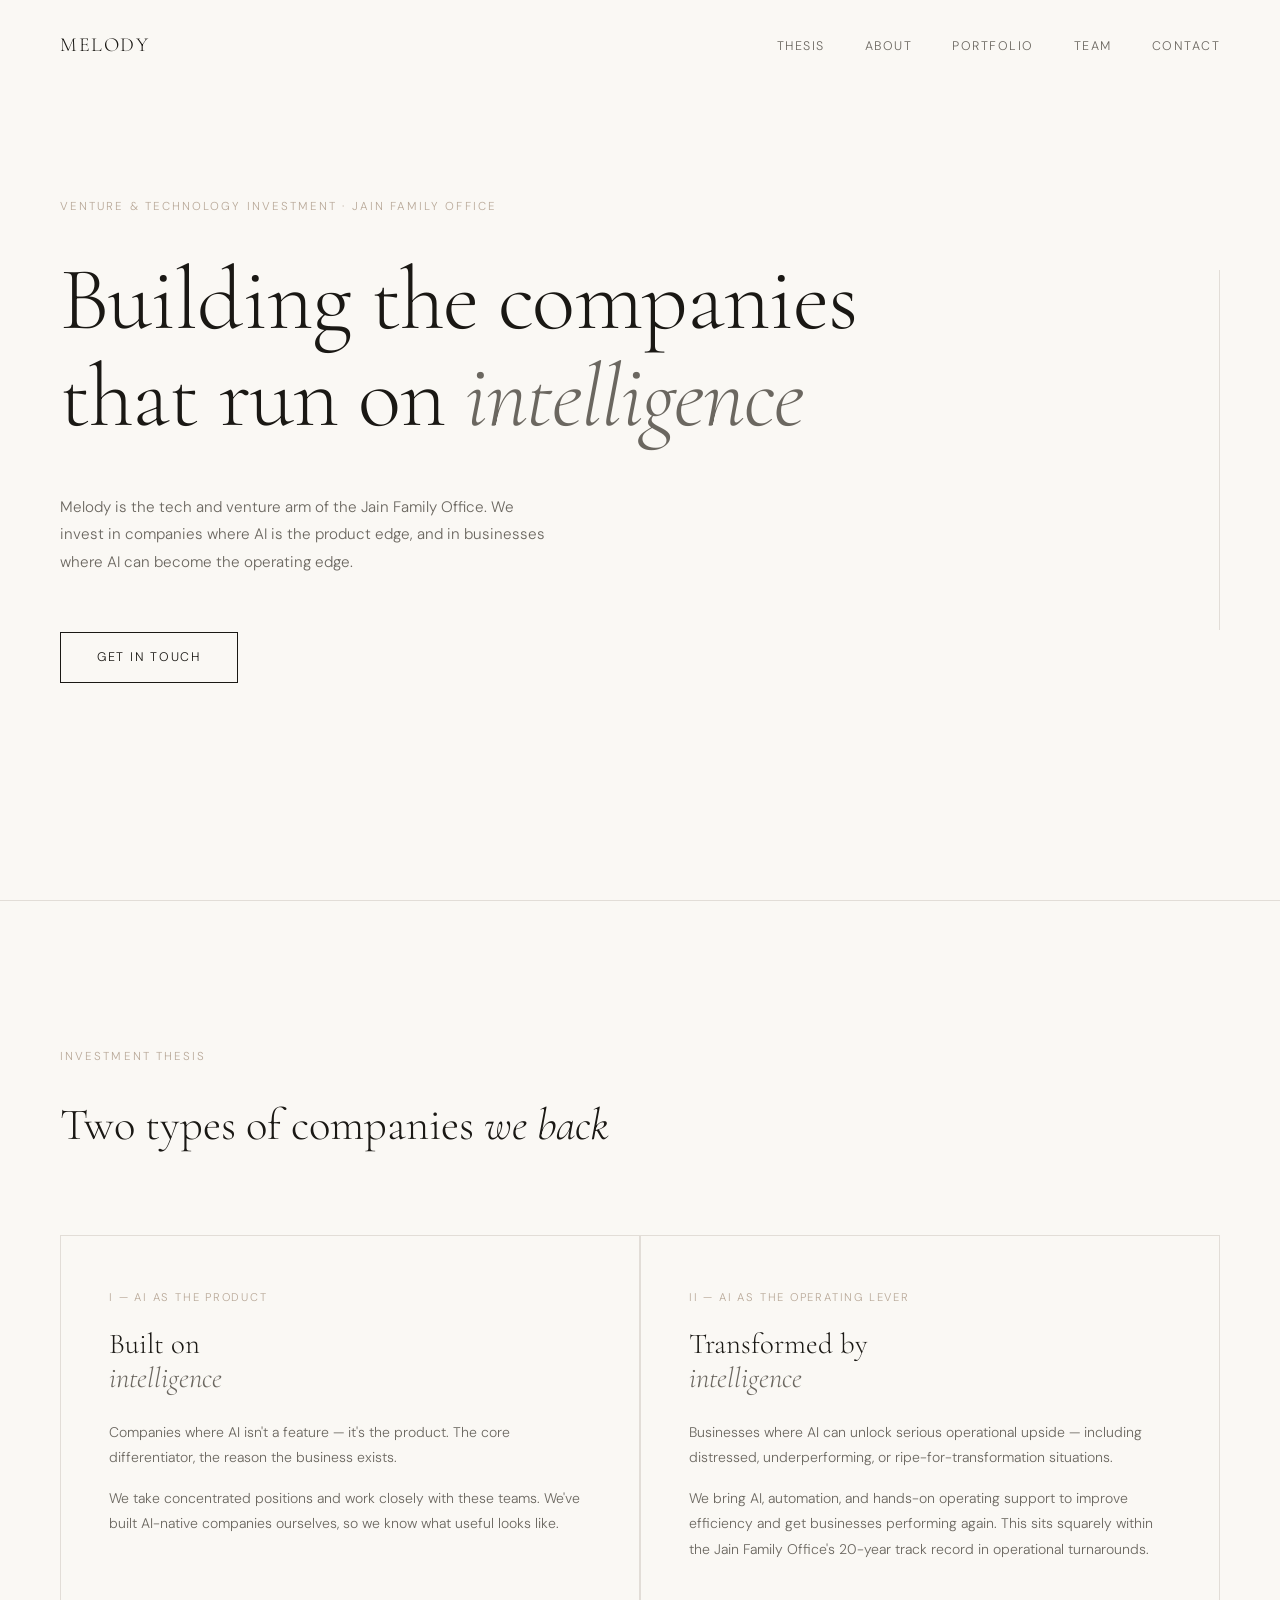
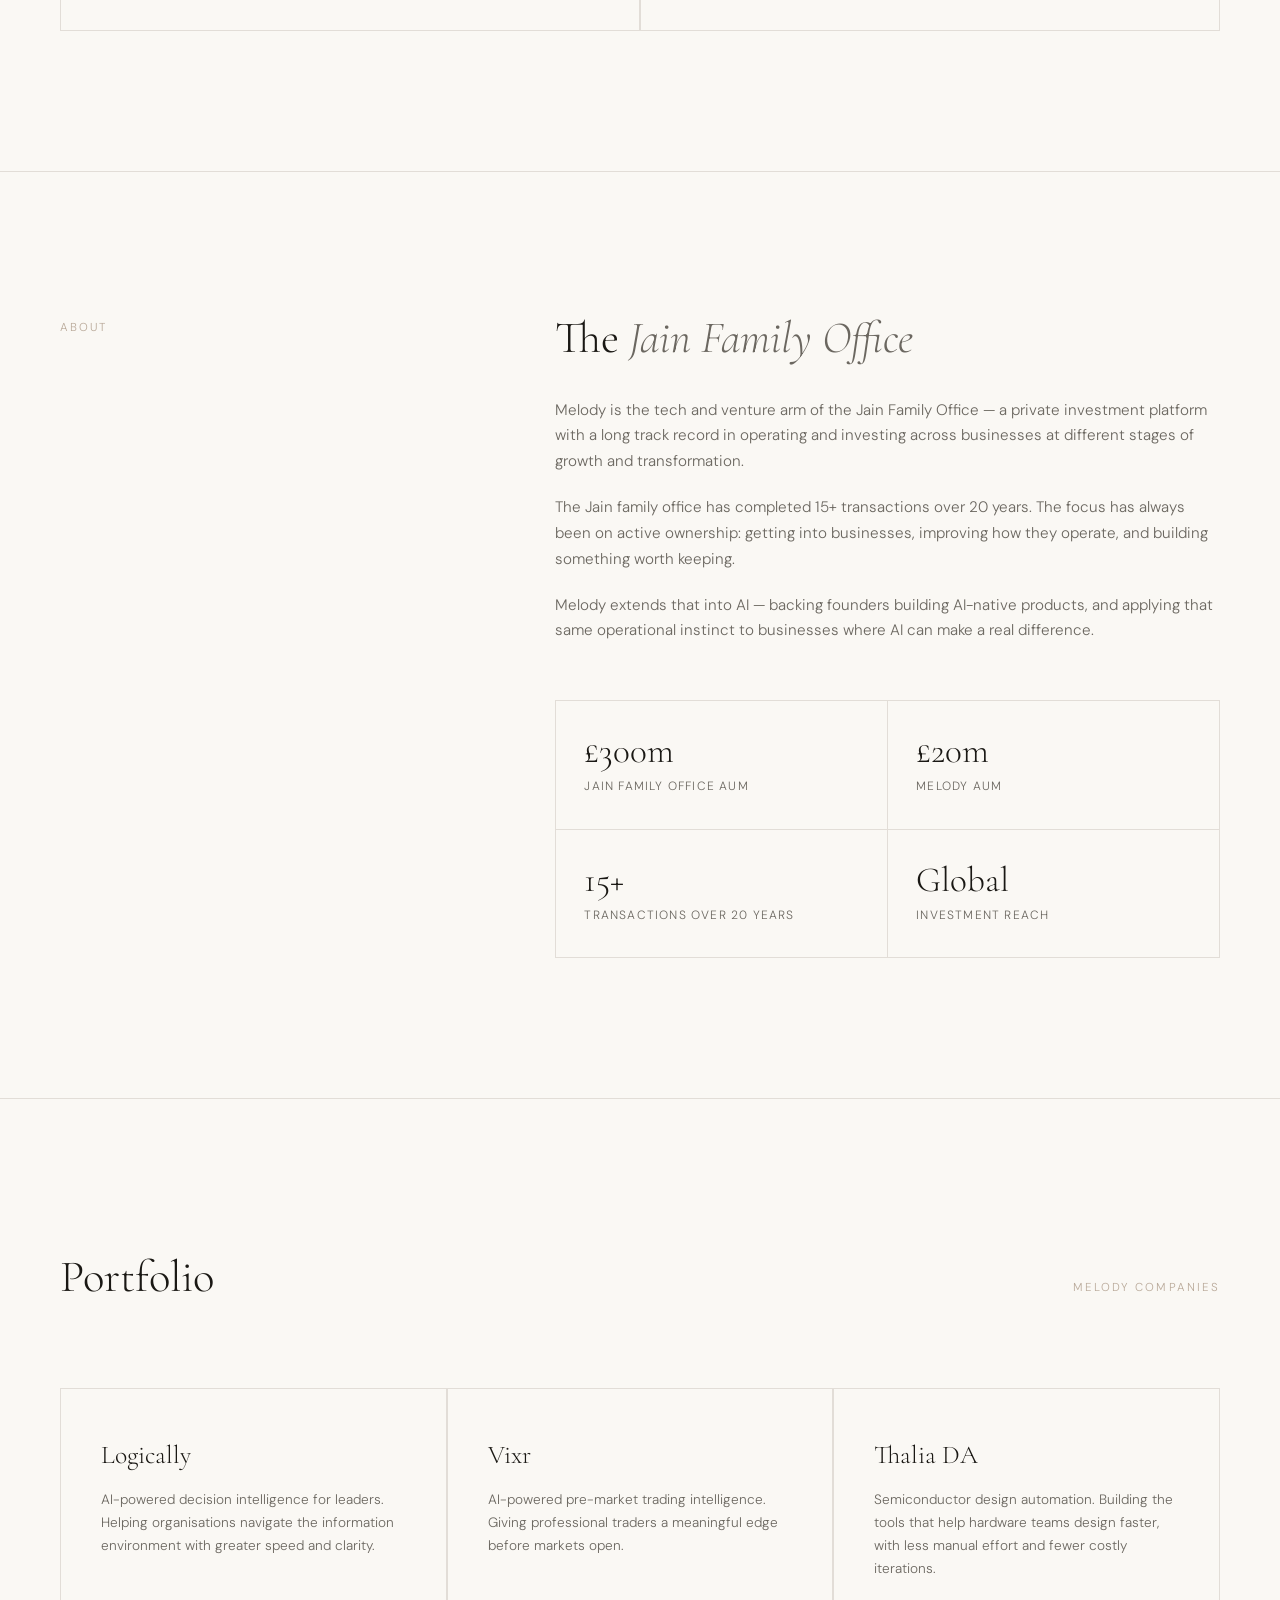
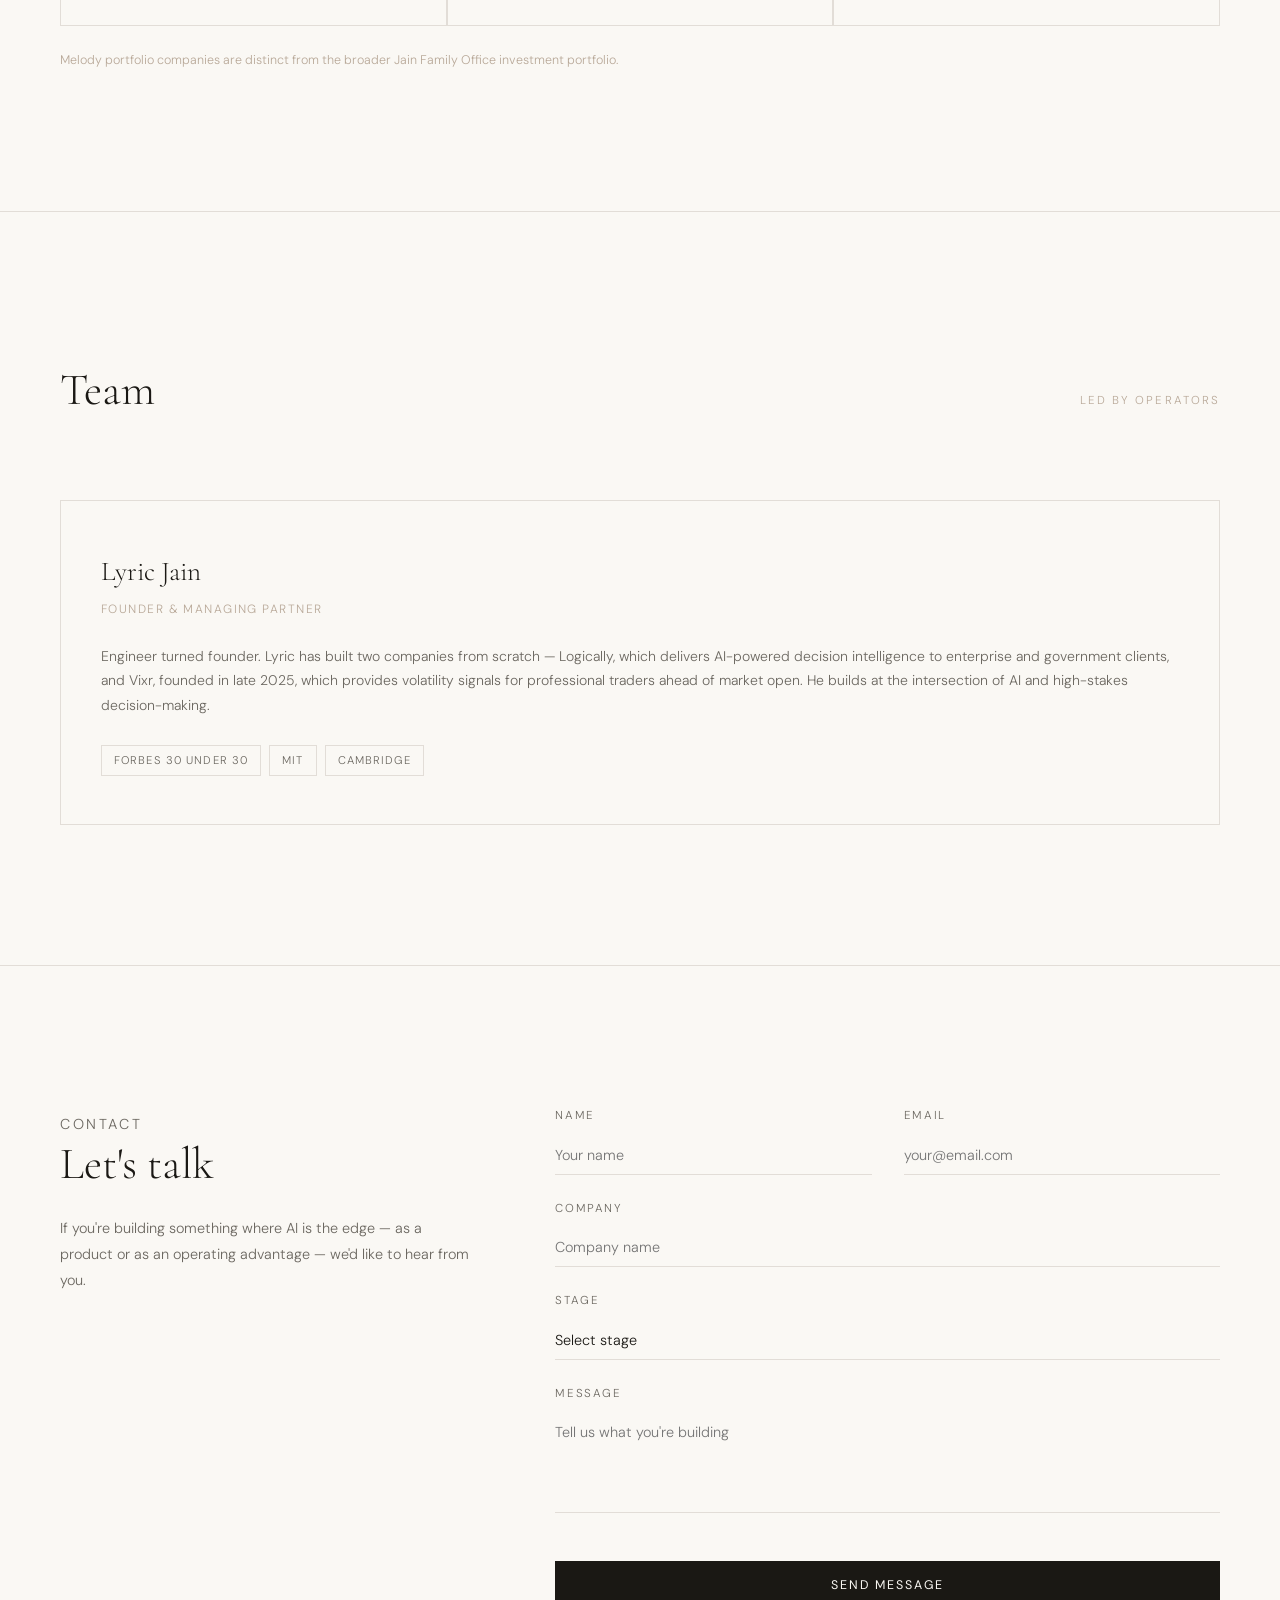
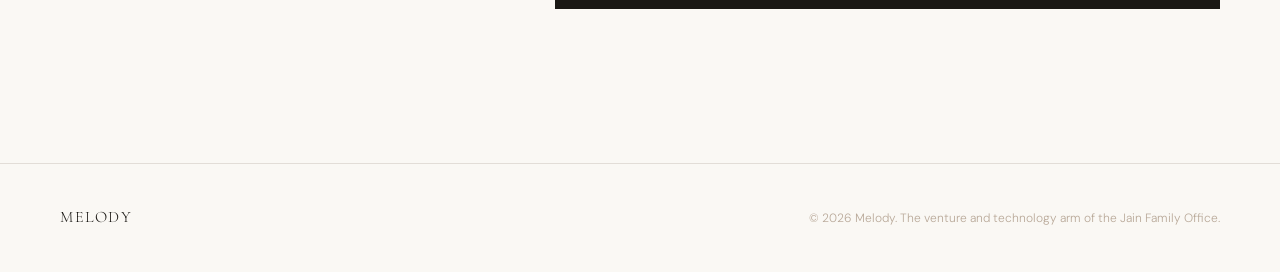
==== commit 36587242: "Update index.html copy edited - headline, portfolio, team, thesis" ====
--- a/index.html
+++ b/index.html
@@ -508,8 +508,7 @@
   <section id="hero">
     <p class="hero-label">Venture & Technology Investment · Jain Family Office</p>
     <h1 class="hero-headline">
-      Building the companies that run on <br>
-      <em>intelligence</em>
+      Building the companies that run on <em>intelligence</em>
     </h1>
     <p class="hero-sub">
       Melody is the tech and venture arm of the Jain Family Office. We invest in companies where AI is the product edge, and in businesses where AI can become the operating edge.
@@ -520,36 +519,36 @@
     <div class="hero-rule"></div>
   </section>
 
-  <!-- THESIS -->
+    <!-- THESIS -->
   <section id="thesis">
     <div class="thesis-header reveal">
       <div class="section-label">Investment Thesis</div>
-      <h2>Two ways AI creates value</h2>
+      <h2>Two types of companies <em>we back</em></h2>
     </div>
     <div class="thesis-grid">
       <div class="thesis-card reveal">
-        <div class="thesis-card-label">I — Product Edge</div>
-        <h3>AI as the<br><em>core advantage</em></h3>
+        <div class="thesis-card-label">I — AI as the Product</div>
+        <h3>Built on<br><em>intelligence</em></h3>
         <p>
-          Melody takes outsized positions in companies where AI is the central product differentiator — not a feature, but the foundation.
+          Companies where AI isn't a feature — it's the product. The core differentiator, the reason the business exists.
         </p>
         <p>
-          We are hands-on, operator-led investors. We help build, scale, and support these businesses closely, drawing on direct experience founding and running AI-native companies.
+          We take concentrated positions and work closely with these teams. We've built AI-native companies ourselves, so we know what useful looks like.
         </p>
       </div>
       <div class="thesis-card reveal">
-        <div class="thesis-card-label">II — Operating Edge</div>
-        <h3>AI as the<br><em>turnaround lever</em></h3>
+        <div class="thesis-card-label">II — AI as the Operating Lever</div>
+        <h3>Transformed by<br><em>intelligence</em></h3>
         <p>
-          Melody also backs businesses where AI can create significant operational leverage — including distressed, underperforming, or transformation situations.
+          Businesses where AI can unlock serious operational upside — including distressed, underperforming, or ripe-for-transformation situations.
         </p>
         <p>
-          The strategy: deploy AI, automation, and hands-on operating support to improve efficiency and return businesses to profitability. This draws directly on the Jain Family Office's 20-year track record in operational turnarounds and distressed situations.
+          We bring AI, automation, and hands-on operating support to improve efficiency and get businesses performing again. This sits squarely within the Jain Family Office's 20-year track record in operational turnarounds.
         </p>
       </div>
     </div>
   </section>
-
+  
   <!-- ABOUT -->
   <section id="about">
     <div class="section-label reveal">About</div>
@@ -559,10 +558,10 @@
         Melody is the tech and venture arm of the Jain Family Office — a private investment platform with a long track record in operating and investing across businesses at different stages of growth and transformation.
       </p>
       <p>
-        The Jain Family Office has completed 15+ transactions over 20 years, with particular depth in operational turnarounds, distressed buyouts, and value creation through active ownership.
+        The Jain family office has completed 15+ transactions over 20 years. The focus has always been on active ownership: getting into businesses, improving how they operate, and building something worth keeping.
       </p>
       <p>
-        Melody draws on this heritage — combining the family office's patient capital and operational experience with a conviction-led approach to AI investment.
+        Melody extends that into AI — backing founders building AI-native products, and applying that same operational instinct to businesses where AI can make a real difference.
       </p>
       <div class="stats-grid">
         <div class="stat">
@@ -601,8 +600,8 @@
         <p class="portfolio-desc">AI-powered pre-market trading intelligence. Giving professional traders a meaningful edge before markets open.</p>
       </div>
       <div class="portfolio-card reveal">
-        <div class="portfolio-name">Thalia</div>
-        <p class="portfolio-desc">Portfolio company of Melody. Details available on request.</p>
+        <div class="portfolio-name">Thalia DA</div>
+        <p class="portfolio-desc">Semiconductor design automation. Building the tools that help hardware teams design faster, with less manual effort and fewer costly iterations.</p>
       </div>
     </div>
     <p class="portfolio-note reveal">Melody portfolio companies are distinct from the broader Jain Family Office investment portfolio.</p>
@@ -618,9 +617,9 @@
       <div class="team-card reveal">
         <div class="team-name">Lyric Jain</div>
         <div class="team-title">Founder & Managing Partner</div>
-        <p class="team-bio">
-          Serial founder with two companies built from zero: Logically, AI-powered decision intelligence for leaders, and Vixr, an AI-powered pre-market trading intelligence platform. Engineer by training, operator by instinct.
-        </p>
+      <p class="team-bio">
+          Engineer turned founder. Lyric has built two companies from scratch — Logically, which delivers AI-powered decision intelligence to enterprise and government clients, and Vixr, founded in late 2025, which provides volatility signals for professional traders ahead of market open. He builds at the intersection of AI and high-stakes decision-making.
+        </p> 
         <div class="team-tags">
           <span class="tag">Forbes 30 Under 30</span>
           <span class="tag">MIT</span>
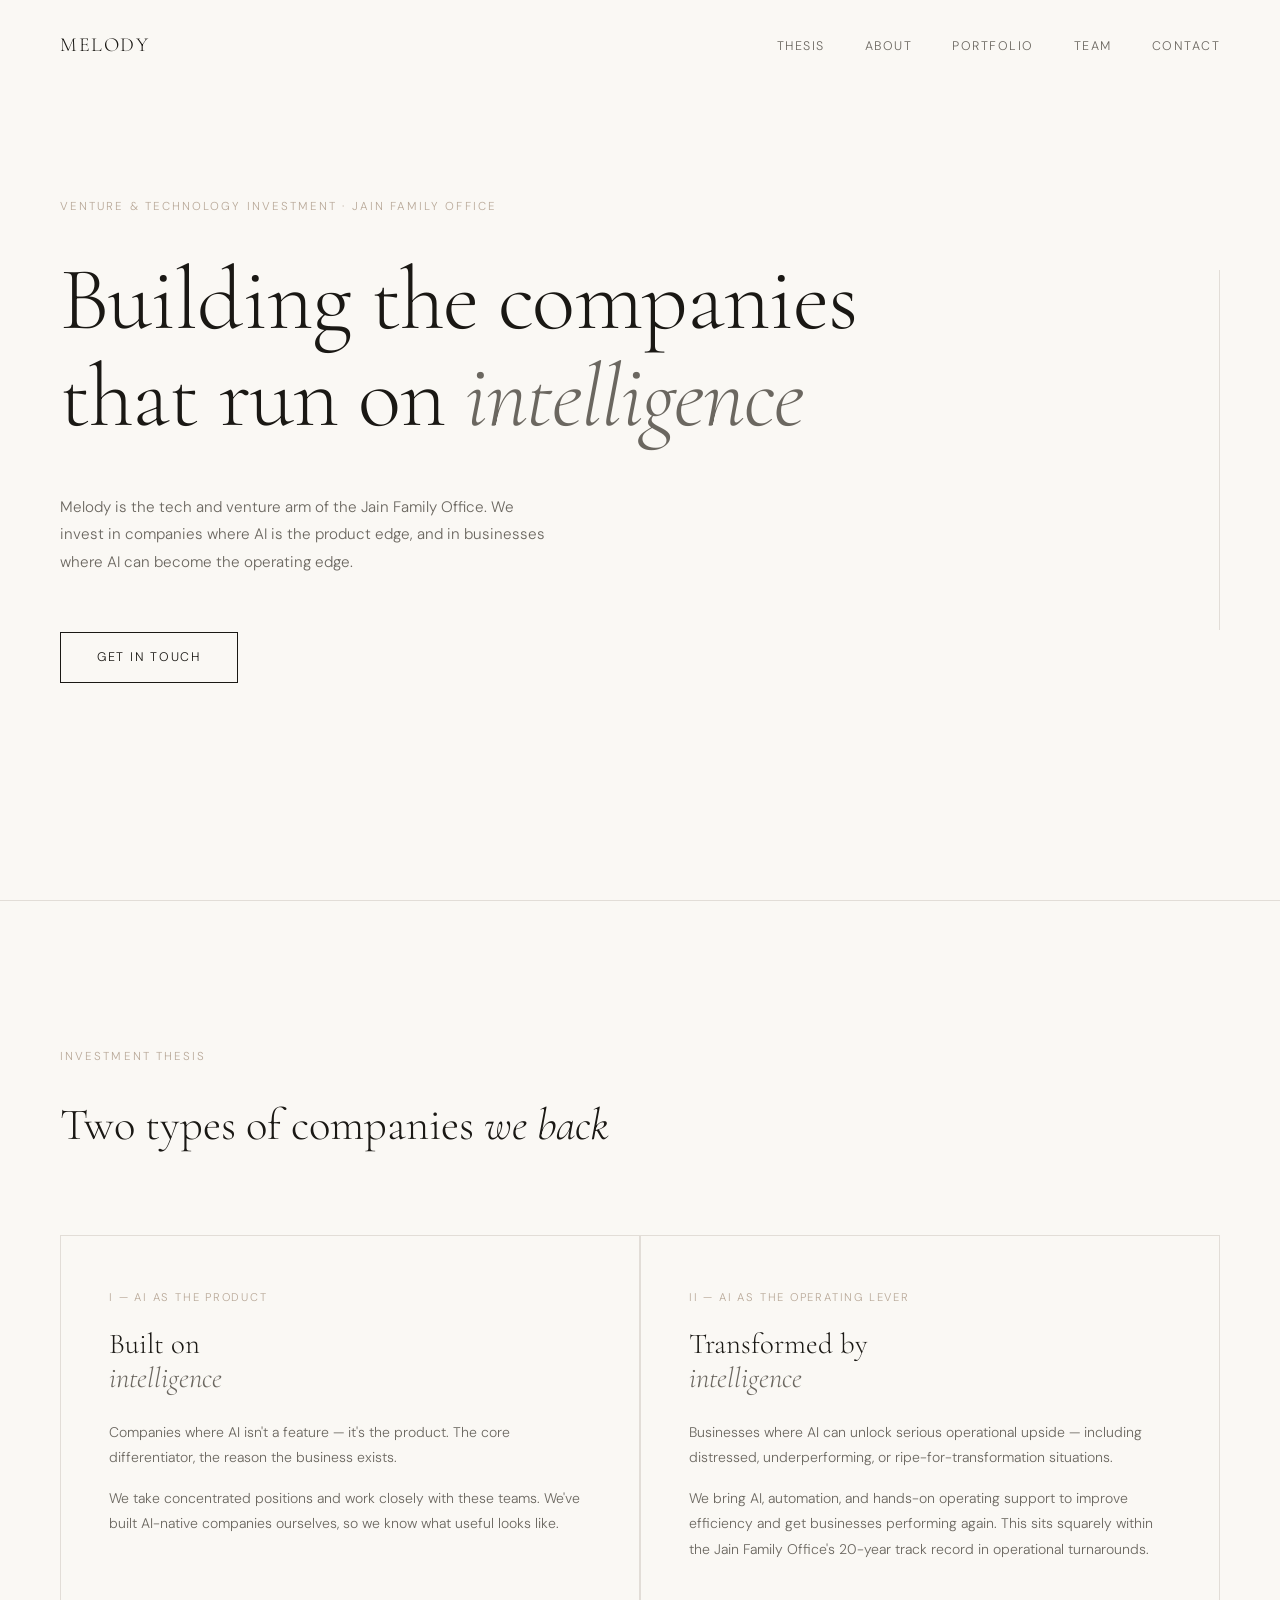
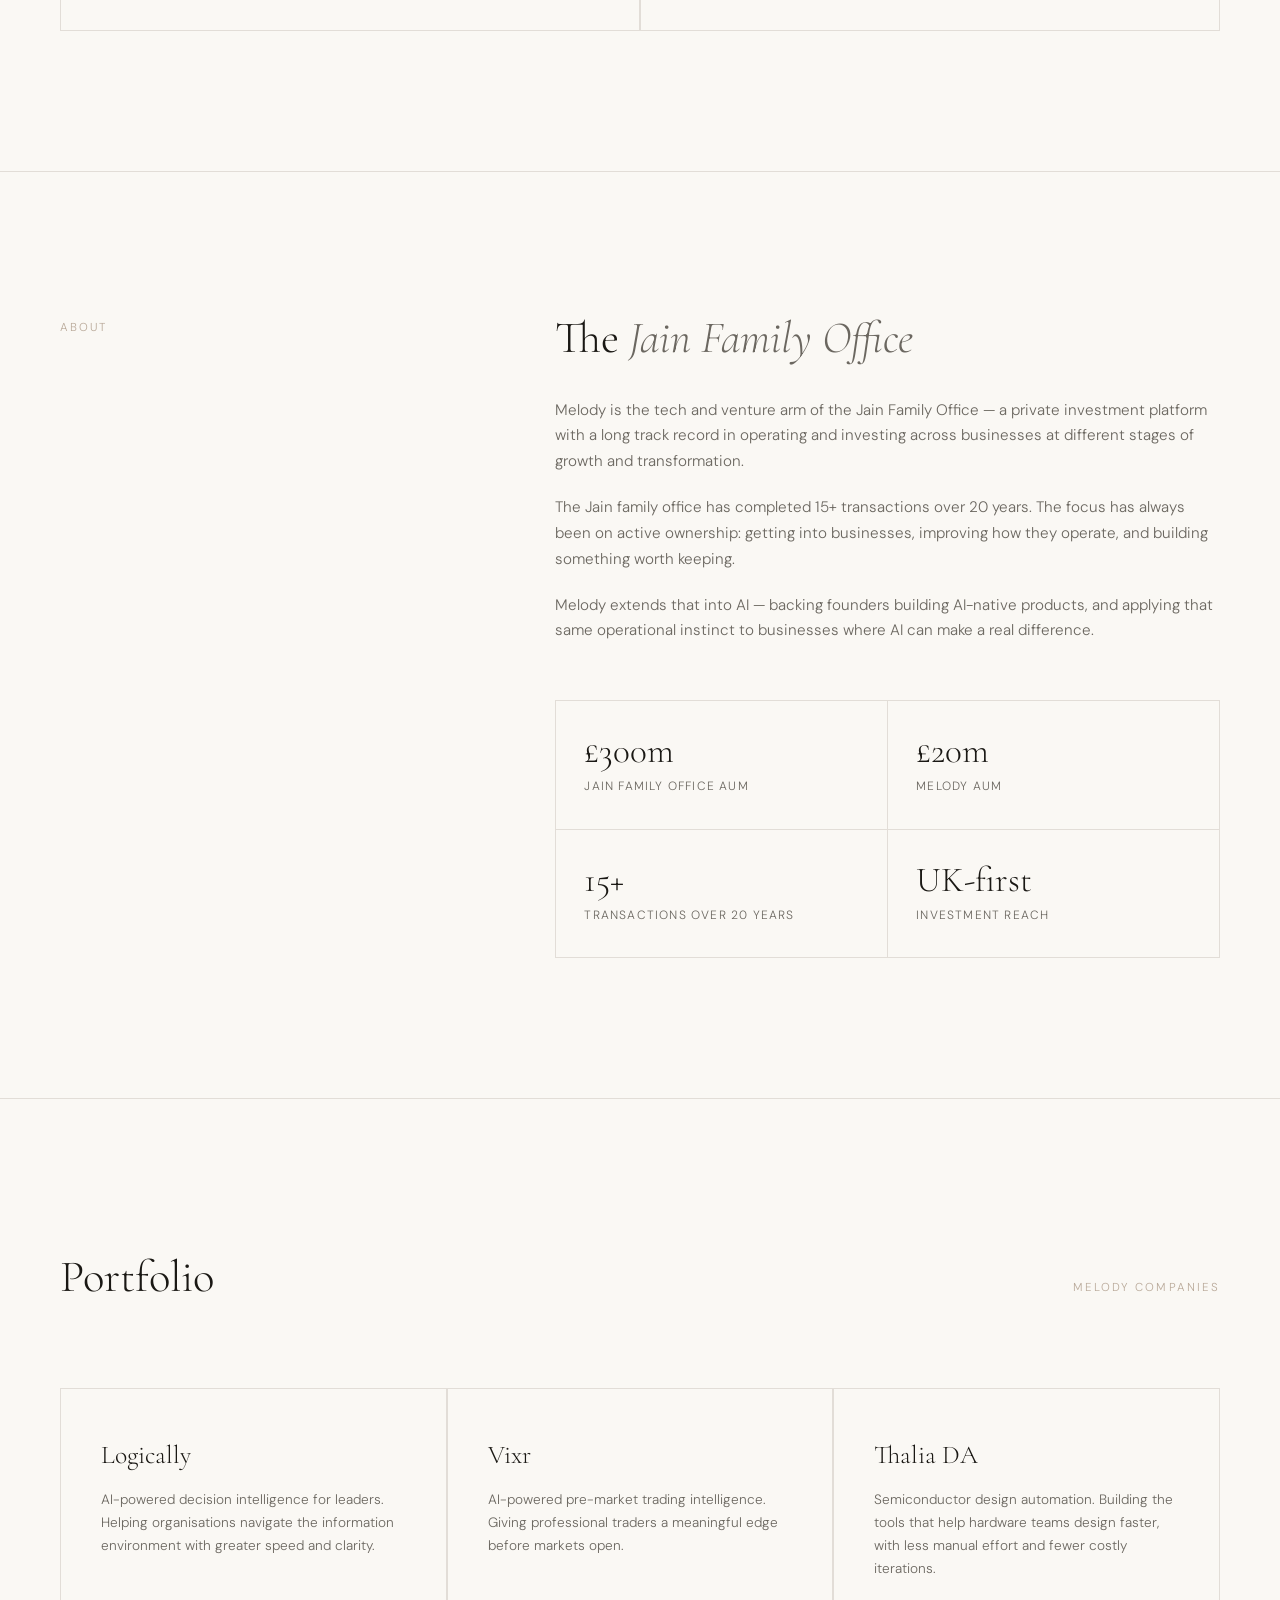
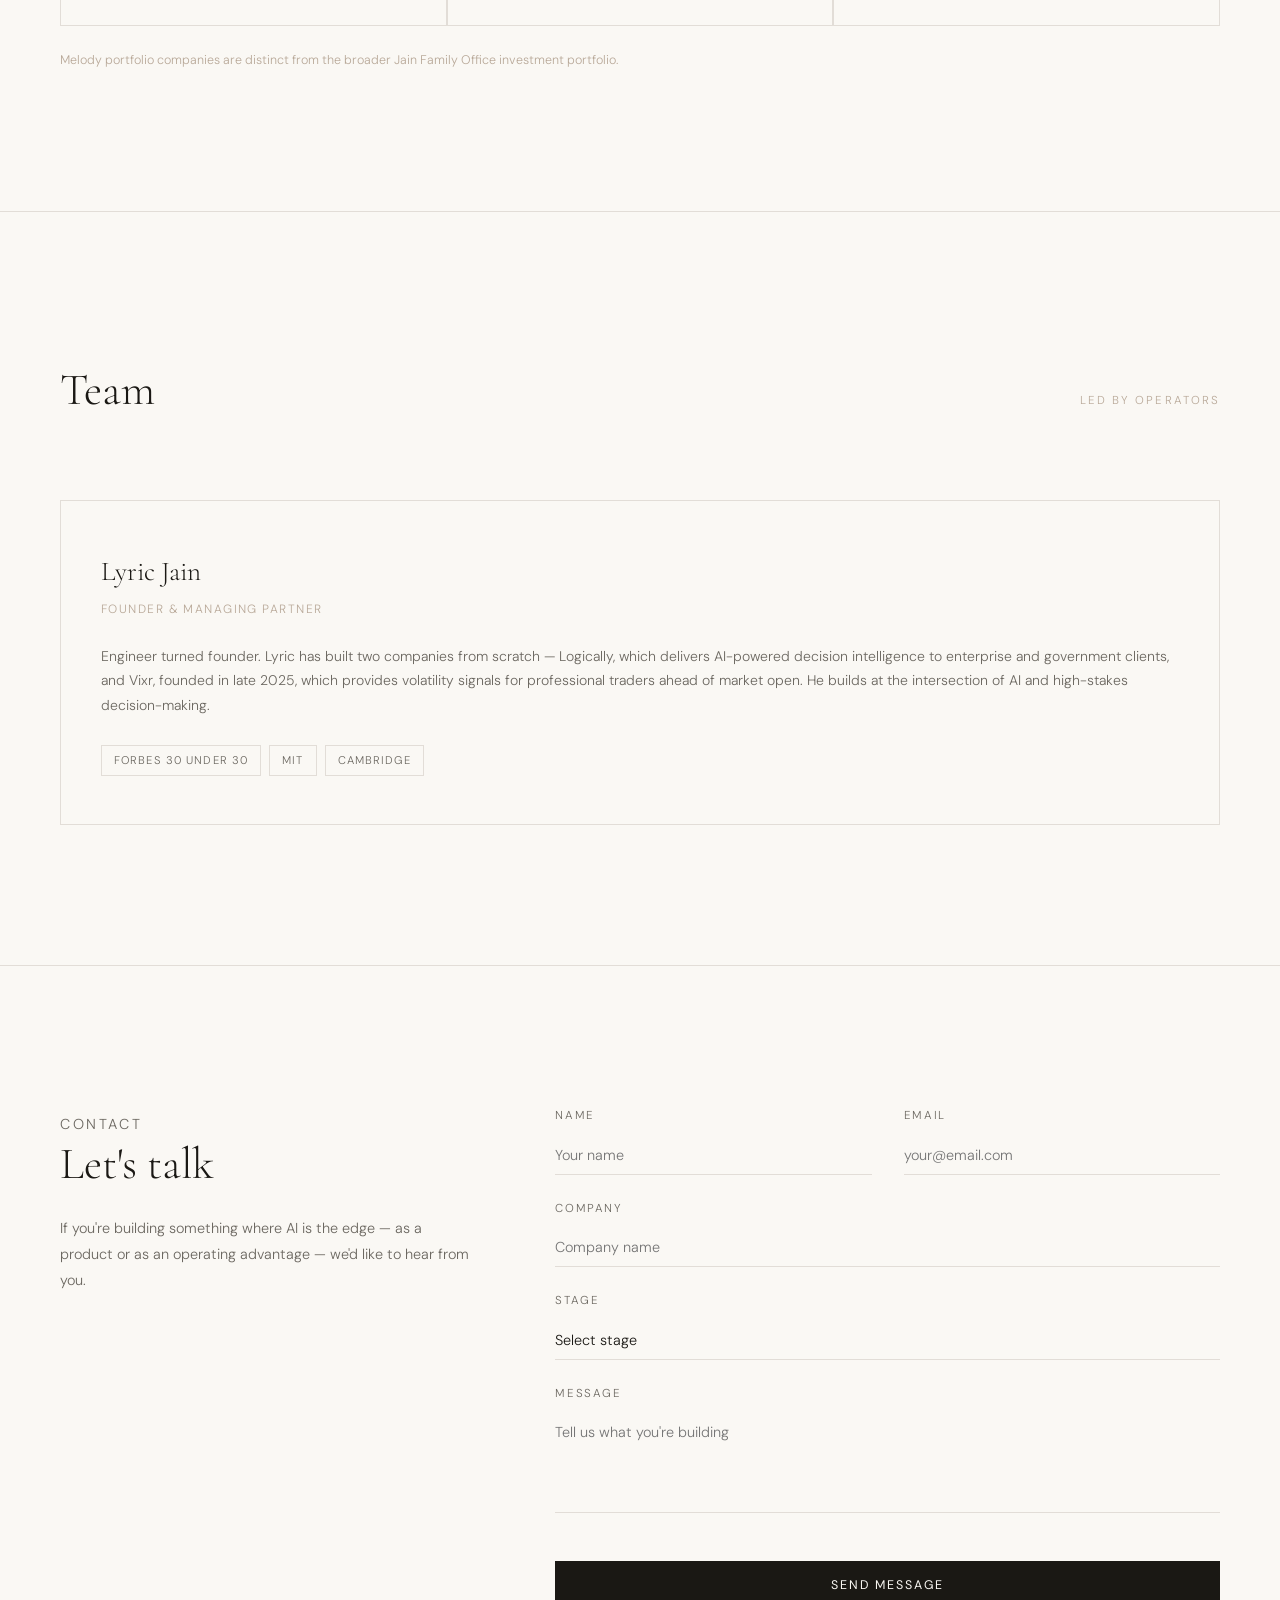
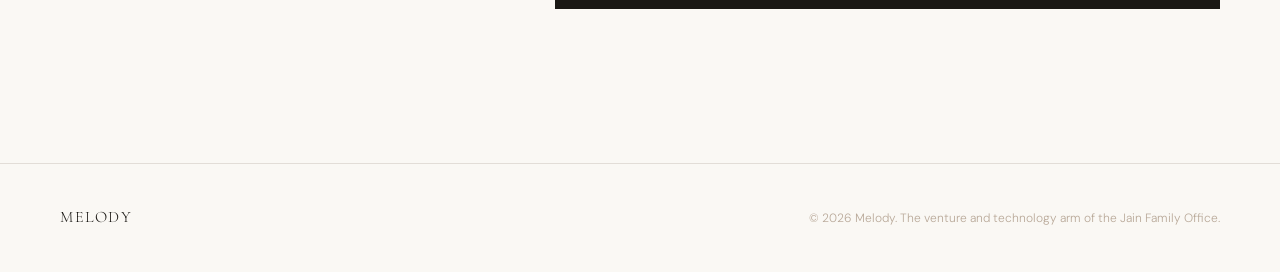
==== commit 89129e1c: "Update index.html update investment reach (global to UK-first)" ====
--- a/index.html
+++ b/index.html
@@ -577,7 +577,7 @@
           <div class="stat-label">Transactions over 20 years</div>
         </div>
         <div class="stat">
-          <div class="stat-value">Global</div>
+          <div class="stat-value">UK-first</div>
           <div class="stat-label">Investment reach</div>
         </div>
       </div>
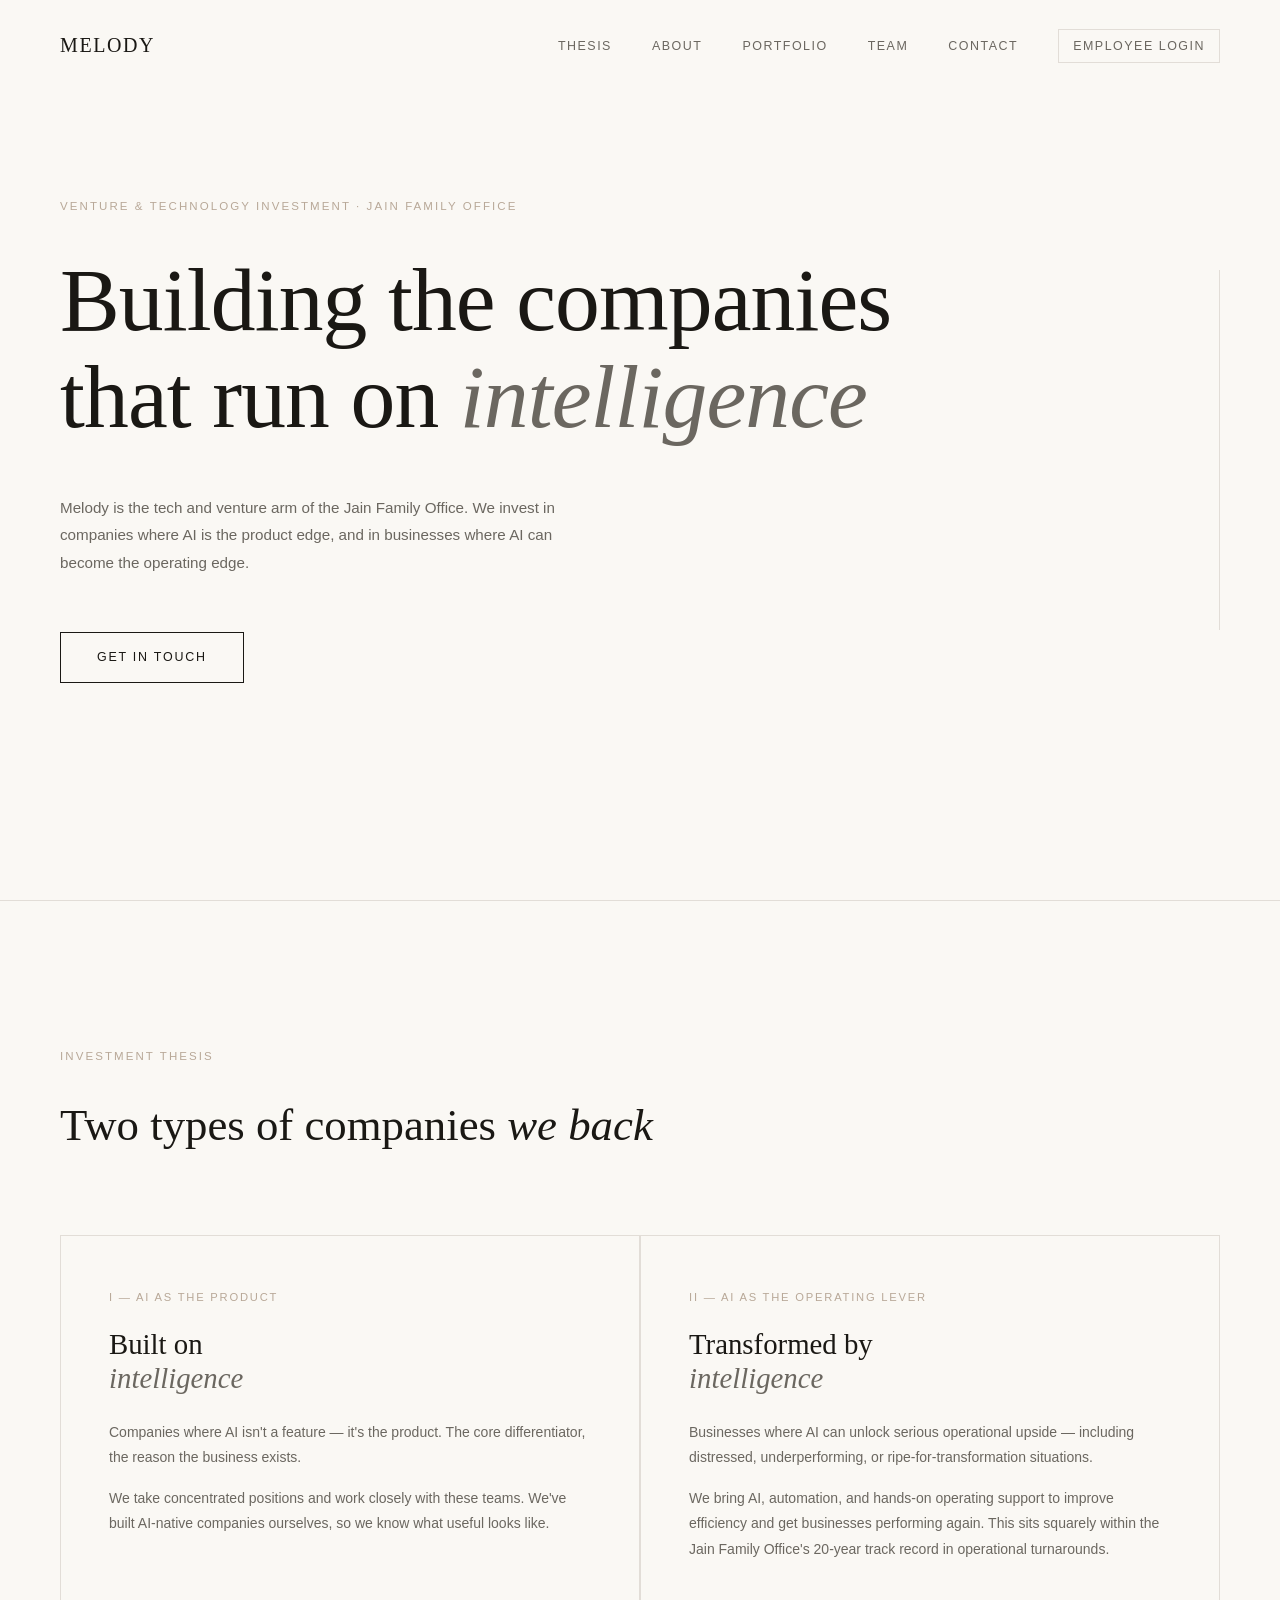
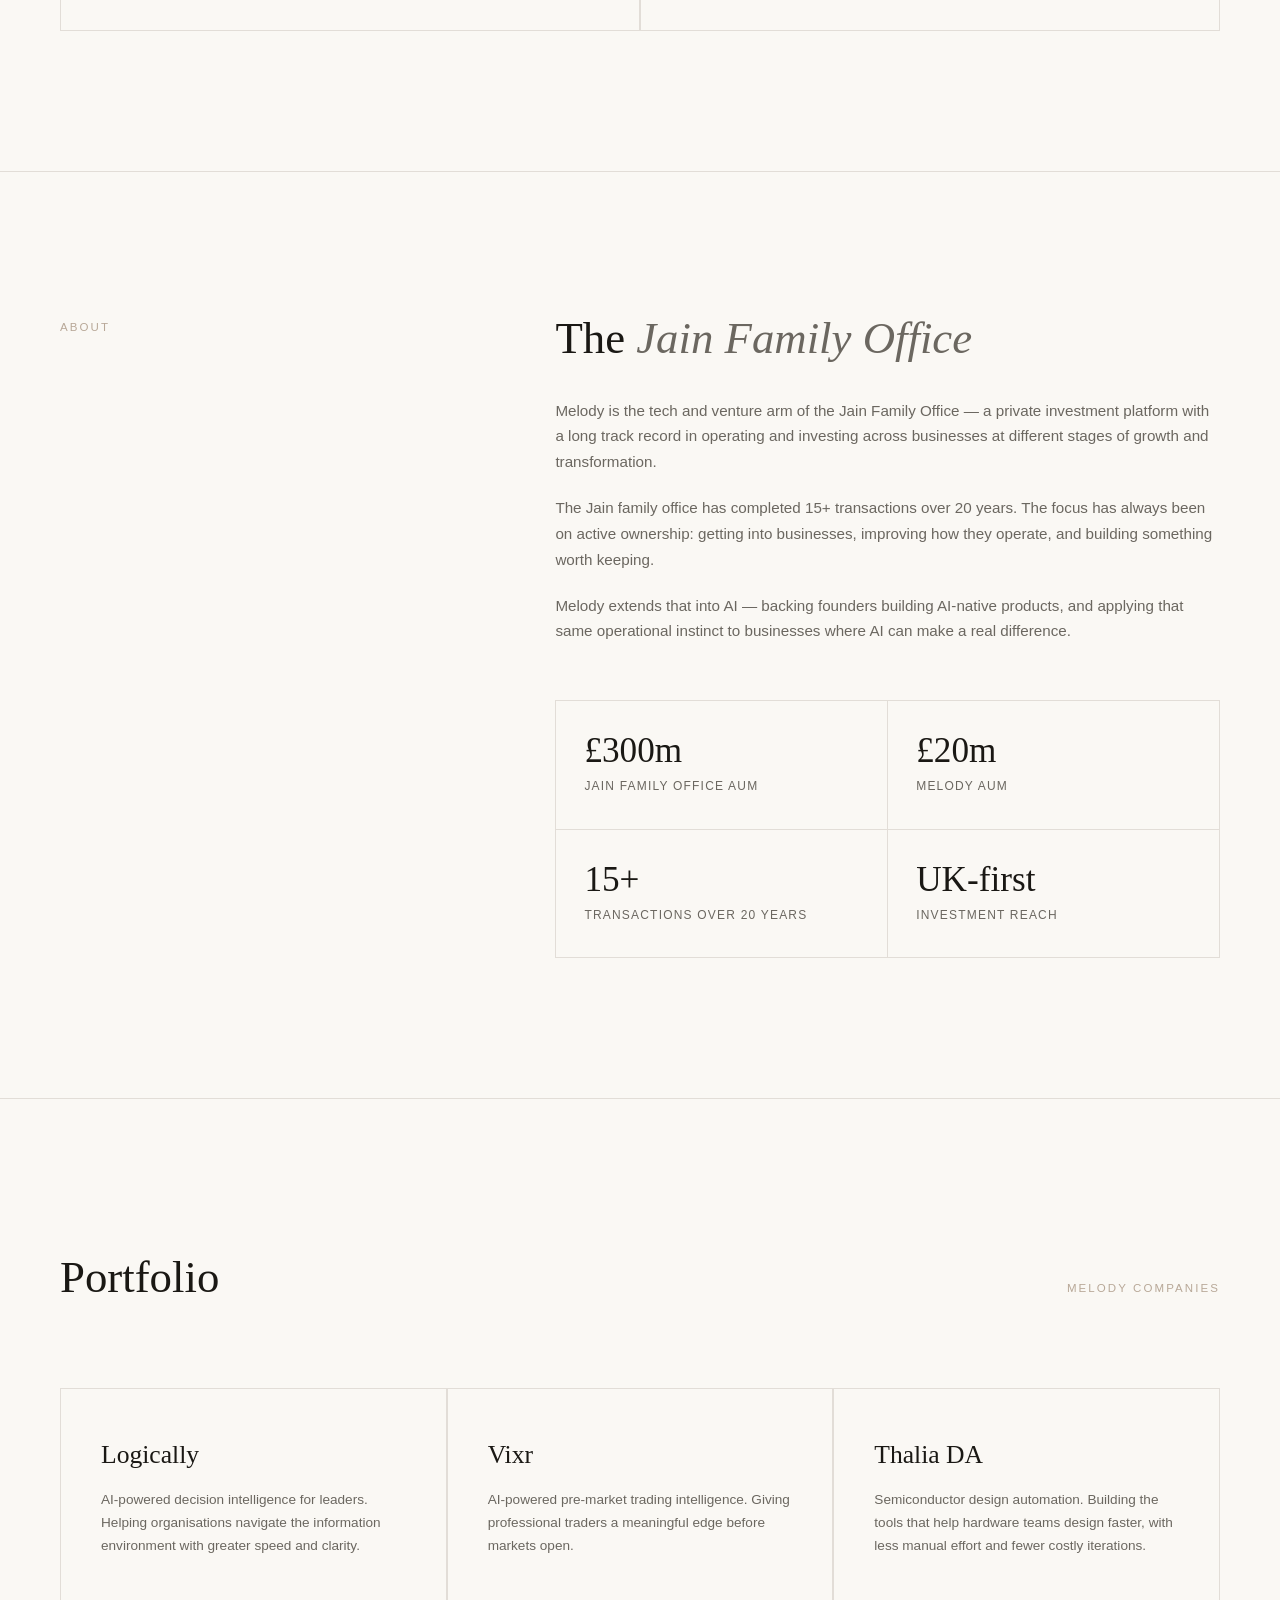
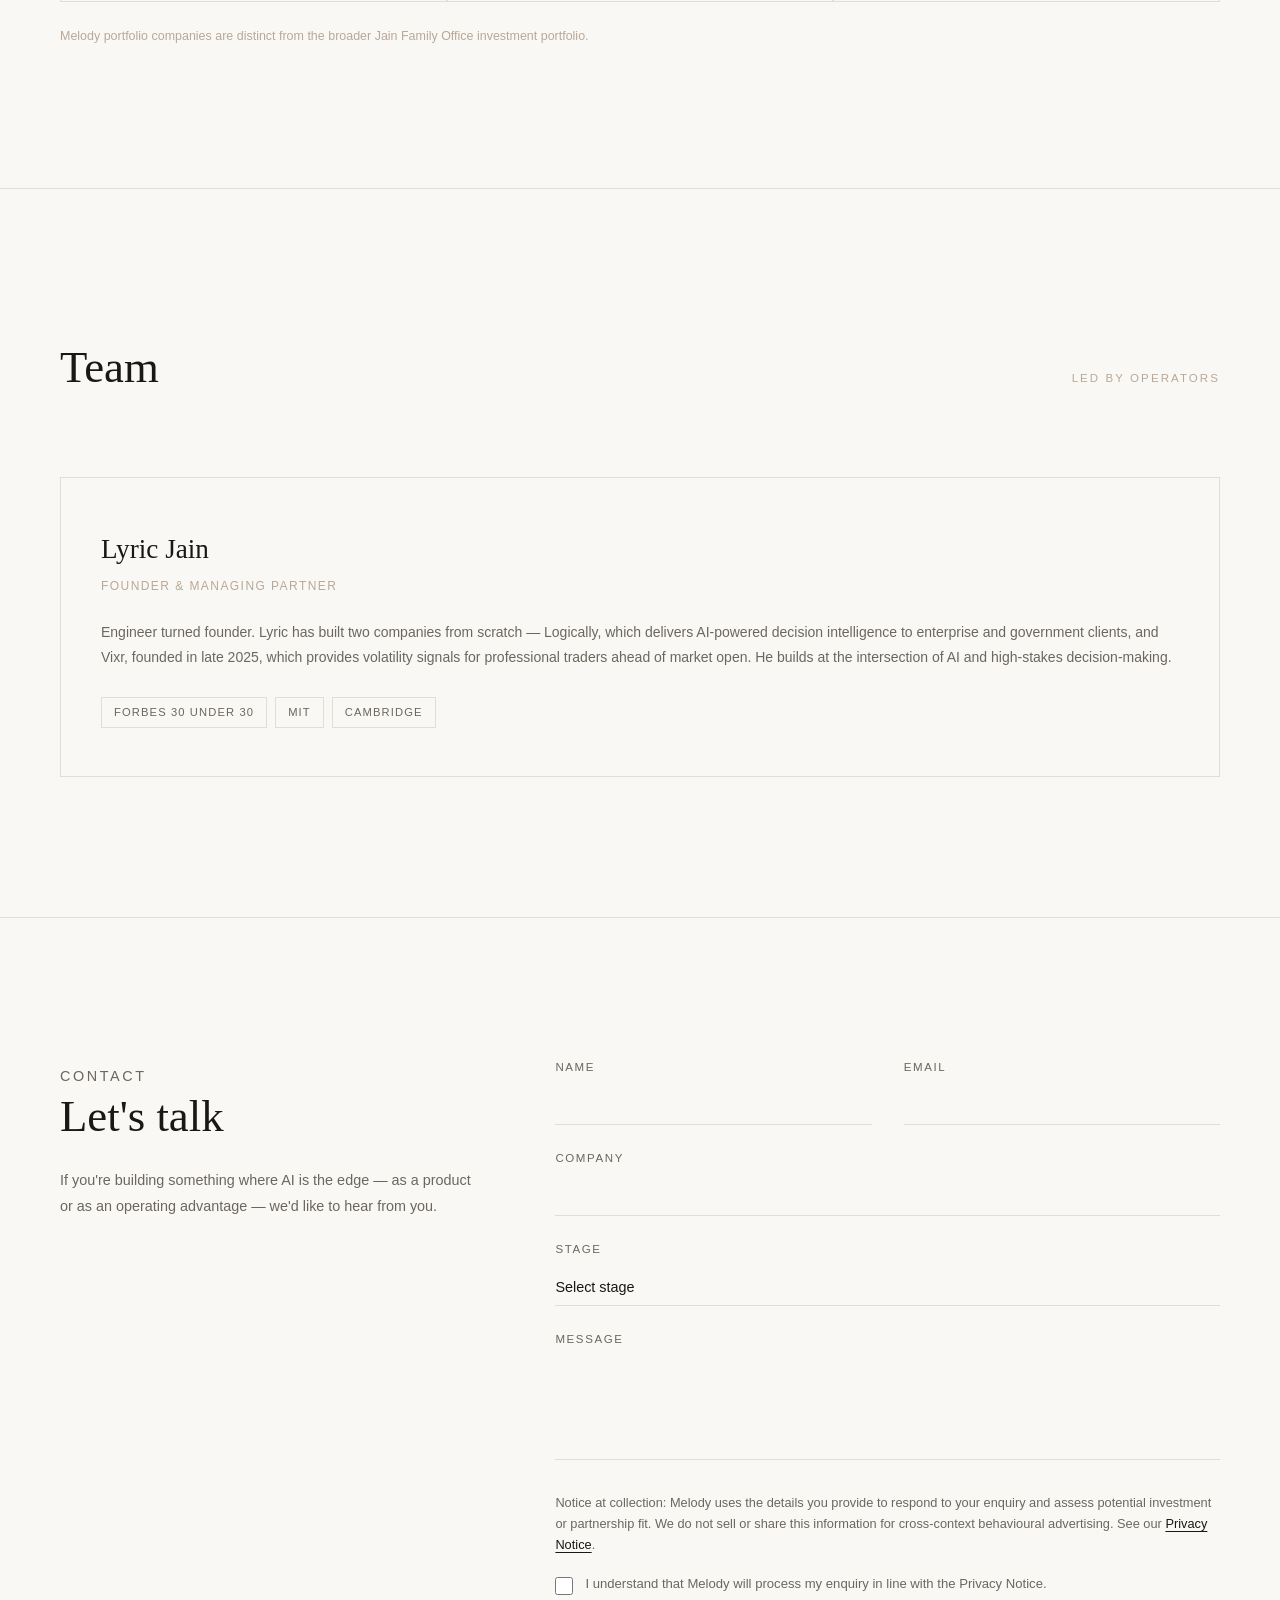
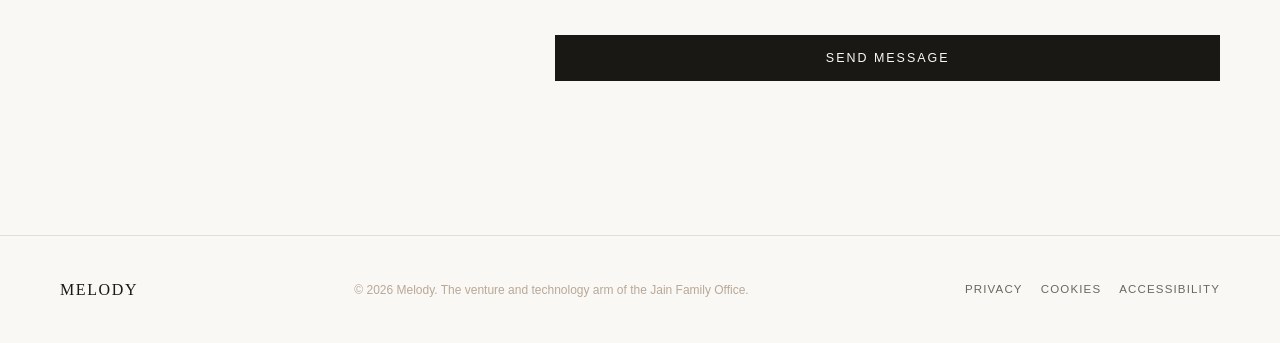
==== commit 85c1ceb7: "Add employee auth portal and compliance pages" ====
--- a/index.html
+++ b/index.html
@@ -4,9 +4,6 @@
   <meta charset="UTF-8" />
   <meta name="viewport" content="width=device-width, initial-scale=1.0" />
   <title>Melody — Venture & Technology Investment</title>
-  <link rel="preconnect" href="https://fonts.googleapis.com" />
-  <link rel="preconnect" href="https://fonts.gstatic.com" crossorigin />
-  <link href="https://fonts.googleapis.com/css2?family=Cormorant+Garamond:ital,wght@0,300;0,400;1,300;1,400&family=DM+Sans:wght@300;400;500&display=swap" rel="stylesheet" />
   <style>
     *, *::before, *::after { box-sizing: border-box; margin: 0; padding: 0; }
 
@@ -16,6 +13,8 @@
       --mid: #6B6760;
       --accent: #B8A898;
       --rule: #E2DDD7;
+      --serif: Georgia, 'Times New Roman', serif;
+      --sans: 'Segoe UI', Roboto, Helvetica, Arial, sans-serif;
     }
 
     html { scroll-behavior: smooth; }
@@ -23,7 +22,7 @@
     body {
       background: var(--cream);
       color: var(--ink);
-      font-family: 'DM Sans', sans-serif;
+      font-family: var(--sans);
       font-weight: 300;
       font-size: 16px;
       line-height: 1.7;
@@ -45,7 +44,7 @@
     nav.scrolled { border-color: var(--rule); }
 
     .nav-logo {
-      font-family: 'Cormorant Garamond', serif;
+      font-family: var(--serif);
       font-weight: 300;
       font-size: 1.25rem;
       letter-spacing: 0.08em;
@@ -68,6 +67,16 @@
       transition: color 0.2s;
     }
     .nav-links a:hover { color: var(--ink); }
+
+    .employee-link {
+      border: 1px solid var(--rule);
+      padding: 9px 14px;
+    }
+    .employee-link:hover {
+      border-color: var(--ink);
+      background: var(--ink);
+      color: var(--cream) !important;
+    }
 
     section { padding: 140px 60px; }
 
@@ -92,7 +101,7 @@
     }
 
     .hero-headline {
-      font-family: 'Cormorant Garamond', serif;
+      font-family: var(--serif);
       font-weight: 300;
       font-size: clamp(3rem, 7vw, 6.5rem);
       line-height: 1.08;
@@ -159,7 +168,7 @@
     .thesis-header { margin-bottom: 72px; }
 
     .thesis-header h2 {
-      font-family: 'Cormorant Garamond', serif;
+      font-family: var(--serif);
       font-weight: 300;
       font-size: clamp(2rem, 3.5vw, 3rem);
       margin-top: 20px;
@@ -187,7 +196,7 @@
     }
 
     .thesis-card h3 {
-      font-family: 'Cormorant Garamond', serif;
+      font-family: var(--serif);
       font-weight: 300;
       font-size: 1.8rem;
       line-height: 1.2;
@@ -213,7 +222,7 @@
     }
 
     .col-body h2 {
-      font-family: 'Cormorant Garamond', serif;
+      font-family: var(--serif);
       font-weight: 300;
       font-size: clamp(2rem, 3.5vw, 3rem);
       line-height: 1.2;
@@ -239,7 +248,7 @@
     .stat { background: var(--cream); padding: 32px 28px; }
 
     .stat-value {
-      font-family: 'Cormorant Garamond', serif;
+      font-family: var(--serif);
       font-size: 2.2rem;
       font-weight: 300;
       line-height: 1;
@@ -264,7 +273,7 @@
     }
 
     .section-header h2 {
-      font-family: 'Cormorant Garamond', serif;
+      font-family: var(--serif);
       font-weight: 300;
       font-size: clamp(2rem, 3.5vw, 3rem);
     }
@@ -285,7 +294,7 @@
     .portfolio-card:hover { background: #F5F1EB; }
 
     .portfolio-name {
-      font-family: 'Cormorant Garamond', serif;
+      font-family: var(--serif);
       font-size: 1.6rem;
       font-weight: 300;
       margin-bottom: 12px;
@@ -322,7 +331,7 @@
     .team-card:hover { background: #F5F1EB; }
 
     .team-name {
-      font-family: 'Cormorant Garamond', serif;
+      font-family: var(--serif);
       font-size: 1.7rem;
       font-weight: 300;
       margin-bottom: 4px;
@@ -368,7 +377,7 @@
     }
 
     .contact-left h2 {
-      font-family: 'Cormorant Garamond', serif;
+      font-family: var(--serif);
       font-weight: 300;
       font-size: clamp(2rem, 3.5vw, 3rem);
       line-height: 1.2;
@@ -400,7 +409,7 @@
       border: none;
       border-bottom: 1px solid var(--rule);
       padding: 10px 0;
-      font-family: 'DM Sans', sans-serif;
+      font-family: var(--sans);
       font-size: 0.9rem;
       font-weight: 300;
       color: var(--ink);
@@ -423,7 +432,7 @@
       background: var(--ink);
       color: var(--cream);
       border: none;
-      font-family: 'DM Sans', sans-serif;
+      font-family: var(--sans);
       font-size: 0.78rem;
       letter-spacing: 0.16em;
       text-transform: uppercase;
@@ -438,6 +447,35 @@
       font-size: 0.75rem;
       color: var(--accent);
       text-align: center;
+    }
+
+    .collection-notice {
+      margin: 6px 0 18px;
+      color: var(--mid);
+      font-size: 0.8rem;
+      line-height: 1.65;
+    }
+    .collection-notice a,
+    .privacy-check a {
+      color: var(--ink);
+      text-underline-offset: 3px;
+    }
+
+    .privacy-check {
+      display: flex;
+      align-items: flex-start;
+      gap: 12px;
+      margin: 8px 0 24px;
+      color: var(--mid);
+      font-size: 0.82rem;
+      line-height: 1.65;
+    }
+    .privacy-check input {
+      width: 18px;
+      height: 18px;
+      margin-top: 4px;
+      accent-color: var(--ink);
+      flex: 0 0 auto;
     }
 
     footer {
@@ -449,7 +487,7 @@
     }
 
     .footer-logo {
-      font-family: 'Cormorant Garamond', serif;
+      font-family: var(--serif);
       font-weight: 300;
       font-size: 1rem;
       letter-spacing: 0.1em;
@@ -457,6 +495,22 @@
     }
 
     .footer-copy { font-size: 0.75rem; color: var(--accent); }
+
+    .footer-links {
+      display: flex;
+      flex-wrap: wrap;
+      justify-content: flex-end;
+      gap: 18px;
+      font-size: 0.72rem;
+      letter-spacing: 0.1em;
+      text-transform: uppercase;
+    }
+    .footer-links a {
+      color: var(--mid);
+      text-decoration: none;
+      transition: color 0.2s;
+    }
+    .footer-links a:hover { color: var(--ink); }
 
     @keyframes fadeUp {
       from { opacity: 0; transform: translateY(24px); }
@@ -486,6 +540,7 @@
       .form-row { grid-template-columns: 1fr; gap: 0; }
       .stats-grid { grid-template-columns: 1fr 1fr; }
       footer { padding: 32px 28px; flex-direction: column; gap: 12px; text-align: center; }
+      .footer-links { justify-content: center; }
       .hero-rule { display: none; }
       .thesis-card { padding: 40px 28px; }
     }
@@ -501,6 +556,7 @@
       <li><a href="#portfolio">Portfolio</a></li>
       <li><a href="#team">Team</a></li>
       <li><a href="#contact">Contact</a></li>
+      <li><a href="employee-login.html" class="employee-link">Employee Login</a></li>
     </ul>
   </nav>
 
@@ -642,16 +698,16 @@
       <div class="form-row">
         <div class="form-group">
           <label for="name">Name</label>
-          <input type="text" id="name" placeholder="Your name" />
+          <input type="text" id="name" />
         </div>
         <div class="form-group">
           <label for="email">Email</label>
-          <input type="email" id="email" placeholder="your@email.com" />
+          <input type="email" id="email" />
         </div>
       </div>
       <div class="form-group">
         <label for="company">Company</label>
-        <input type="text" id="company" placeholder="Company name" />
+        <input type="text" id="company" />
       </div>
       <div class="form-group">
         <label for="stage">Stage</label>
@@ -667,8 +723,15 @@
       </div>
       <div class="form-group">
         <label for="message">Message</label>
-        <textarea id="message" placeholder="Tell us what you're building"></textarea>
-      </div>
+        <textarea id="message"></textarea>
+      </div>
+      <p class="collection-notice">
+        Notice at collection: Melody uses the details you provide to respond to your enquiry and assess potential investment or partnership fit. We do not sell or share this information for cross-context behavioural advertising. See our <a href="privacy.html">Privacy Notice</a>.
+      </p>
+      <label class="privacy-check">
+        <input type="checkbox" id="privacy-ack" />
+        <span>I understand that Melody will process my enquiry in line with the Privacy Notice.</span>
+      </label>
       <button class="submit-btn" id="submit-btn" onclick="handleSubmit()">Send message</button>
       <p class="form-note" id="form-note"></p>
     </div>
@@ -677,6 +740,11 @@
   <footer>
     <div class="footer-logo">Melody</div>
     <div class="footer-copy">© 2026 Melody. The venture and technology arm of the Jain Family Office.</div>
+    <div class="footer-links" aria-label="Legal links">
+      <a href="privacy.html">Privacy</a>
+      <a href="cookies.html">Cookies</a>
+      <a href="accessibility.html">Accessibility</a>
+    </div>
   </footer>
 
   <script>
@@ -702,12 +770,19 @@
       const company = document.getElementById('company').value.trim();
       const stage = document.getElementById('stage').value;
       const message = document.getElementById('message').value.trim();
+      const privacyAck = document.getElementById('privacy-ack').checked;
       const note = document.getElementById('form-note');
       const btn = document.getElementById('submit-btn');
 
       if (!name || !email) {
         note.style.color = '#b08080';
         note.textContent = 'Please fill in your name and email.';
+        return;
+      }
+
+      if (!privacyAck) {
+        note.style.color = '#b08080';
+        note.textContent = 'Please acknowledge the Privacy Notice before sending.';
         return;
       }
 
@@ -729,6 +804,7 @@
           btn.textContent = 'Sent';
           ['name','email','company','message'].forEach(id => document.getElementById(id).value = '');
           document.getElementById('stage').selectedIndex = 0;
+          document.getElementById('privacy-ack').checked = false;
         } else {
           throw new Error('Failed');
         }
